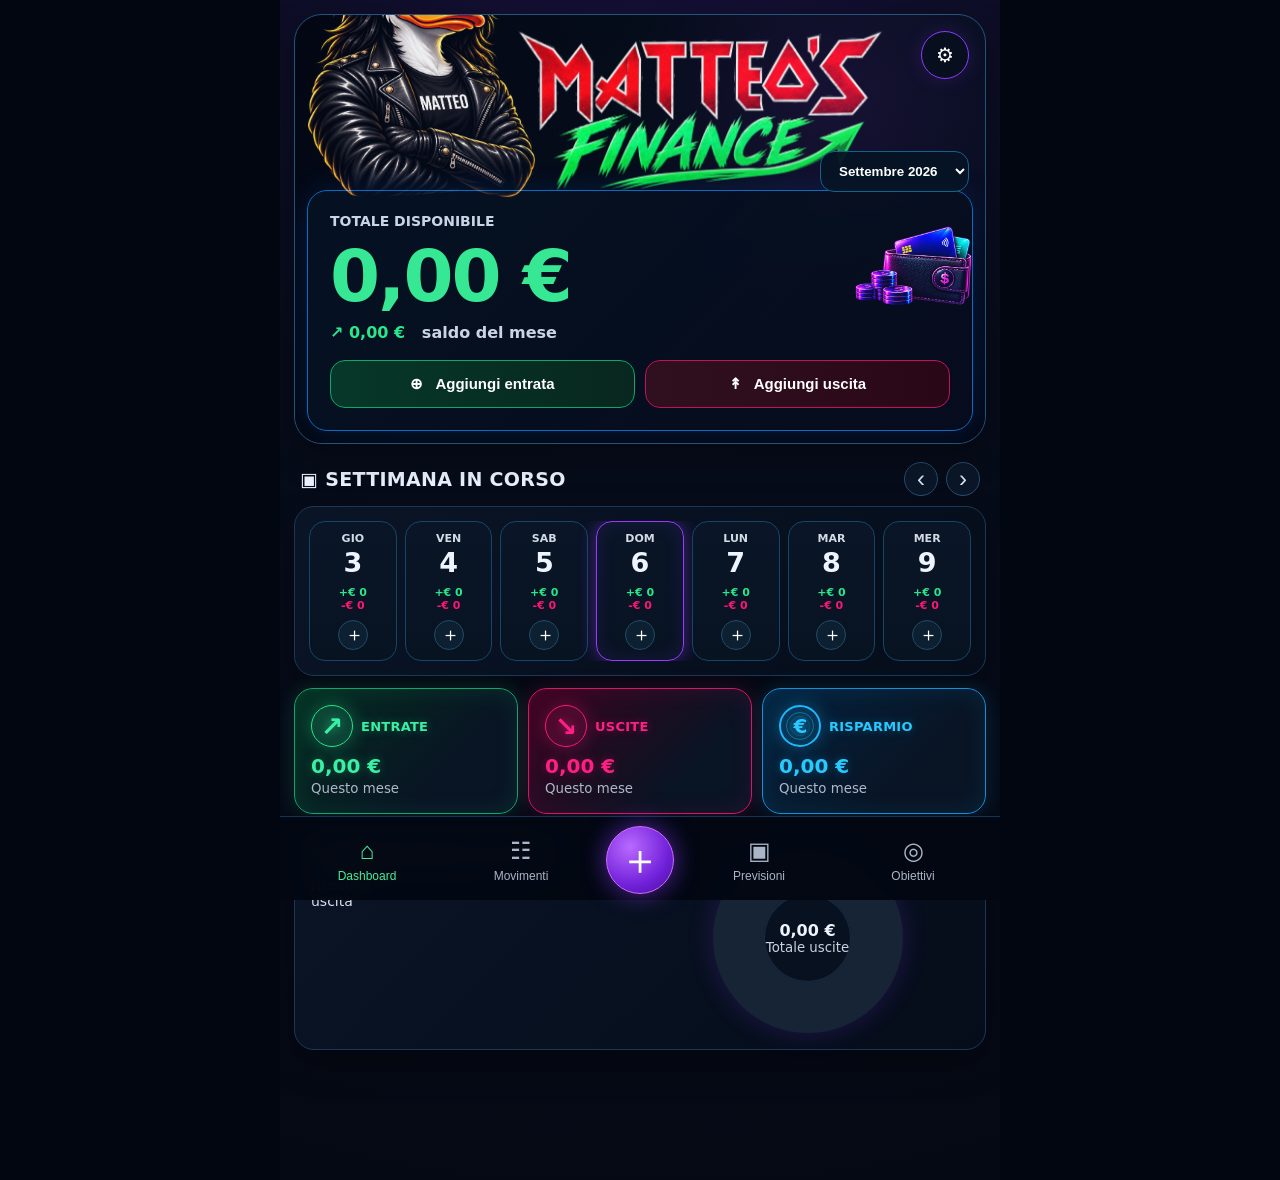
==== index.html @ d4fbc472 "Add files via upload" ====
<!doctype html>
<html lang="it">
<head>
  <meta charset="utf-8" />
  <meta name="viewport" content="width=device-width, initial-scale=1, viewport-fit=cover" />
  <meta name="theme-color" content="#050b18" />
  <title>Matteo's Finance</title>
  <link rel="manifest" href="manifest.webmanifest" />
  <link rel="icon" type="image/png" sizes="32x32" href="icons/favicon-32.png" />
  <link rel="apple-touch-icon" sizes="180x180" href="apple-touch-icon.png" />
  <link rel="stylesheet" href="styles.css" />
</head>
<body>
  <div class="app-shell">
    <main id="app" class="app"></main>
    <nav class="bottom-nav" aria-label="Navigazione principale">
      <button data-nav="dashboard" class="nav-item active"><span>⌂</span><small>Dashboard</small></button>
      <button data-nav="movements" class="nav-item"><span>☷</span><small>Movimenti</small></button>
      <button id="quickAdd" class="quick-add" aria-label="Aggiungi movimento">＋</button>
      <button data-nav="forecasts" class="nav-item"><span>▣</span><small>Previsioni</small></button>
      <button data-nav="goals" class="nav-item"><span>◎</span><small>Obiettivi</small></button>
    </nav>
  </div>

  <div id="modalRoot"></div>
  <script src="app.js"></script>
</body>
</html>
---- styles.css ----
:root{
  --bg:#050b18;--panel:#091425;--panel2:#0b1629;--line:#183858;--text:#edf4ff;--muted:#aeb8ca;
  --green:#29e88b;--pink:#ff1675;--blue:#18b9ff;--purple:#8c39ff;--yellow:#ffd34f;--danger:#ff5267;
  --shadow:0 14px 34px rgba(0,0,0,.32);--radius:22px;--font:Inter,ui-sans-serif,system-ui,-apple-system,BlinkMacSystemFont,"Segoe UI",sans-serif;
}
*{box-sizing:border-box} html,body{margin:0;background:#020611;color:var(--text);font-family:var(--font)}
body{min-height:100vh}.app-shell{max-width:720px;margin:auto;min-height:100vh;background:radial-gradient(circle at 50% -10%,#17103b 0,#070c1a 44%,#050914 100%);padding-bottom:96px;overflow:hidden}
.app{padding:14px 14px 34px}.page{display:none;animation:fade .2s ease}.page.active{display:block}@keyframes fade{from{opacity:.3;transform:translateY(5px)}to{opacity:1;transform:none}}
/* Header definitivo: ordinato, senza slogan e senza elementi sovrapposti */
.hero{position:relative;min-height:430px;border:1px solid #22557d;border-radius:28px;overflow:hidden;background:radial-gradient(circle at 78% 22%,rgba(92,30,150,.22),transparent 32%),linear-gradient(135deg,#030817 0%,#07101f 58%,#090d25 100%);box-shadow:var(--shadow)}
.hero::before{content:"";position:absolute;inset:0;background:linear-gradient(180deg,rgba(0,0,0,.03),rgba(1,6,15,.15) 35%,rgba(2,6,15,.72));pointer-events:none}
.hero::after{content:"";position:absolute;left:0;right:0;top:0;height:205px;background:linear-gradient(90deg,rgba(0,0,0,.12),transparent 62%);pointer-events:none}
.duck-art{position:absolute;left:-4%;top:-10px;width:44%;max-height:245px;object-fit:cover;object-position:left top;mix-blend-mode:screen;opacity:.98;z-index:1}
.brand{position:absolute;left:38%;top:28px;z-index:3;line-height:.78;text-transform:uppercase;letter-spacing:-1px;transform:skew(-5deg);filter:drop-shadow(0 0 14px rgba(0,0,0,.6))}
.brand .matteo{display:block;font-size:clamp(25px,7vw,48px);font-weight:950;color:#eef4ff;letter-spacing:-2px;text-shadow:3px 3px 0 #10151f,0 0 14px rgba(255,255,255,.18)}
.brand .finance{display:block;font-size:clamp(42px,11vw,72px);font-weight:950;color:#2cf08b;font-style:italic;letter-spacing:-4px;text-shadow:2px 3px 0 #0c5b3d,0 0 24px rgba(41,232,139,.32)}
.hero-actions{position:absolute;right:18px;top:16px;z-index:5;display:flex;gap:10px}.icon-btn{width:48px;height:48px;border-radius:50%;border:1px solid #8c39ff;background:#07101ee8;color:white;font-size:20px;cursor:pointer;box-shadow:0 0 20px rgba(140,57,255,.18)}
.month-select{position:absolute;right:18px;top:90px;z-index:5;border:1px solid #16618b;background:#071525f2;color:#fff;padding:11px 14px;border-radius:14px;font-weight:800;max-width:180px}
.wallet-art{position:absolute;right:-7%;top:120px;width:50%;height:190px;object-fit:cover;object-position:right top;opacity:.72;mix-blend-mode:screen;z-index:1}
.balance-card{position:absolute;left:12px;right:12px;bottom:12px;z-index:4;padding:22px;border:1px solid #0e6bc2;border-radius:20px;background:linear-gradient(135deg,rgba(5,18,35,.96),rgba(7,13,30,.9));box-shadow:0 0 28px rgba(0,114,255,.16);backdrop-filter:blur(5px)}
.balance-label{font-size:14px;font-weight:800;color:#cbd4e4}.balance-value{font-size:clamp(44px,13vw,72px);font-weight:900;color:#36e793;letter-spacing:-2px;margin:5px 0}.balance-delta{font-weight:700;color:#cbd4e4}.positive{color:var(--green)}.negative{color:var(--pink)}
.balance-buttons{display:grid;grid-template-columns:1fr 1fr;gap:10px;margin-top:18px}.big-btn,.primary-btn,.secondary-btn,.danger-btn{border:1px solid #25405d;border-radius:15px;padding:14px 16px;font-weight:800;color:#fff;background:#101c2f;cursor:pointer;font-size:15px}.big-btn.income{border-color:#0ca86a;background:linear-gradient(90deg,#063829,#08271f)}.big-btn.expense{border-color:#bc135a;background:linear-gradient(90deg,#30101f,#2a0716)}.primary-btn{background:linear-gradient(135deg,#9b39ff,#5d1fe0);border-color:#a95cff}.danger-btn{background:#34121c;border-color:#9b2646}.secondary-btn{background:#101b2b}
.section{margin-top:14px}.section-title{display:flex;align-items:center;justify-content:space-between;margin:18px 6px 10px;font-size:19px;font-weight:900;letter-spacing:.3px}.panel{background:linear-gradient(135deg,rgba(10,21,39,.96),rgba(5,13,26,.94));border:1px solid #193858;border-radius:20px;box-shadow:var(--shadow)}
.week-panel{padding:14px}.week-grid{display:grid;grid-template-columns:repeat(7,1fr);gap:8px}.day-card{min-height:132px;border:1px solid #174567;border-radius:16px;padding:10px 5px;text-align:center;background:linear-gradient(180deg,#0a1527,#081322)}.day-card.today{border-color:#9b39ff;box-shadow:0 0 18px rgba(140,57,255,.45),inset 0 0 20px rgba(140,57,255,.12)}.day-name{font-size:11px;font-weight:800;color:#d3dae5}.day-num{font-size:27px;font-weight:900;margin:2px 0 8px}.day-in,.day-out{font-size:11px;font-weight:800;white-space:nowrap}.day-plus{margin-top:8px;border:1px solid #214b68;background:#0d2031;color:#fff;border-radius:50%;width:30px;height:30px;font-size:19px;cursor:pointer}
.stats-grid{display:grid;grid-template-columns:repeat(3,1fr);gap:10px;margin-top:12px}.stat-card{padding:16px;border-radius:19px;border:1px solid;background:#091424}.stat-card.green{border-color:#0fa66e;box-shadow:inset 0 0 24px rgba(41,232,139,.08)}.stat-card.pink{border-color:#b90e57;box-shadow:inset 0 0 24px rgba(255,22,117,.08)}.stat-card.blue{border-color:#1479c6;box-shadow:inset 0 0 24px rgba(24,185,255,.08)}.stat-card b{display:block;font-size:13px}.stat-card strong{display:block;font-size:20px;margin-top:7px}.stat-card small{color:var(--muted)}
.chart-panel{display:grid;grid-template-columns:1fr 1fr;gap:12px;padding:16px;margin-top:12px}.legend{list-style:none;padding:0;margin:0}.legend li{display:grid;grid-template-columns:12px 1fr auto auto;gap:8px;align-items:center;padding:4px 0;color:#d8dfeb;font-size:14px}.dot{width:10px;height:10px;border-radius:50%}.donut{width:190px;height:190px;border-radius:50%;margin:auto;background:conic-gradient(#7a21ff 0 40%,#ff1675 40% 60%,#159fff 60% 75%,#29e88b 75% 90%,#ffd34f 90% 100%);position:relative;box-shadow:0 0 26px rgba(140,57,255,.2)}.donut:after{content:"";position:absolute;inset:27%;background:#08111f;border-radius:50%;box-shadow:inset 0 0 0 1px #172b43}.donut-center{position:absolute;inset:0;z-index:2;display:flex;flex-direction:column;justify-content:center;align-items:center;text-align:center;font-weight:900}.donut-center small{color:#c9d2e0;font-weight:500}
.bottom-nav{position:fixed;left:50%;bottom:0;transform:translateX(-50%);width:min(720px,100%);height:84px;padding:9px 10px calc(9px + env(safe-area-inset-bottom));display:grid;grid-template-columns:1fr 1fr 84px 1fr 1fr;align-items:center;background:rgba(3,8,18,.95);backdrop-filter:blur(18px);border-top:1px solid #173553;z-index:20}.nav-item{height:62px;border:0;background:transparent;color:#aab5c7;display:flex;flex-direction:column;gap:4px;align-items:center;justify-content:center;cursor:pointer;font-size:24px}.nav-item small{font-size:12px}.nav-item.active{color:#47ee9a}.quick-add{width:68px;height:68px;border-radius:50%;border:1px solid #d36cff;background:radial-gradient(circle at 35% 30%,#b969ff,#7020d8 62%,#451196);color:white;font-size:42px;line-height:1;box-shadow:0 0 24px rgba(140,57,255,.6);cursor:pointer;margin:auto}
.page-head{display:flex;justify-content:space-between;align-items:center;margin:8px 0 18px}.page-head h1{margin:0;font-size:30px}
.month-control{display:flex;align-items:center;gap:10px;justify-content:center;margin:14px 0}.month-control button{border:1px solid #20415f;background:#0a1526;color:white;width:44px;height:44px;border-radius:50%;font-size:22px;cursor:pointer}.month-control select{flex:1;max-width:320px;background:#0b1628;border:1px solid #31516e;color:white;border-radius:14px;padding:12px;font-weight:800;text-align:center}
.forecast-card{padding:16px}.forecast-row{display:flex;justify-content:space-between;padding:11px 0;border-bottom:1px solid #152a42}.forecast-row:last-child{border-bottom:0}.forecast-note{margin-top:12px;padding:12px;border:1px solid #174f85;background:#08192e;border-radius:12px;color:#c7d8ef;font-size:13px}.events-list{display:grid;gap:10px}.event-row,.movement-row{padding:14px;border:1px solid #193a58;border-radius:16px;background:#081424;display:grid;grid-template-columns:54px 1fr auto;gap:12px;align-items:center}.event-icon{width:48px;height:48px;border-radius:14px;display:grid;place-items:center;background:#10253a;font-size:23px}.event-meta b{display:block}.event-meta small{color:var(--muted)}.event-actions{display:flex;gap:8px}.mini-btn{border:0;background:#102036;color:#d7e1ee;border-radius:9px;padding:8px;cursor:pointer}.mini-btn.delete{color:#ff5c78}
.bar-chart{height:220px;padding:20px;display:flex;align-items:flex-end;gap:14px;border-top:1px solid #172c46;margin-top:12px}.bar{flex:1;min-height:20px;border-radius:8px 8px 2px 2px;background:linear-gradient(180deg,#38e4aa,#176f69);position:relative}.bar span{position:absolute;bottom:-25px;left:50%;transform:translateX(-50%);font-size:11px;color:#aeb8ca}
.goal-tabs{display:flex;gap:8px;margin-bottom:12px}.goal-tabs button{flex:1;border:1px solid #193b58;background:#0a1627;color:#b8c2d0;padding:11px;border-radius:12px;cursor:pointer}.goal-tabs .active{color:white;background:#11243a}.goals-list{display:grid;gap:12px}.goal-card{padding:15px;border:1px solid #214d71;border-radius:18px;background:linear-gradient(135deg,#081725,#071221)}.goal-top{display:flex;justify-content:space-between;gap:10px}.goal-card h3{margin:0 0 4px}.goal-card p{margin:0;color:var(--muted);font-size:13px}.status{padding:7px 10px;border-radius:999px;font-size:11px;font-weight:900;height:max-content}.status.good{background:#123c28;color:#62f5a7}.status.watch{background:#4b3b10;color:#ffe170}.status.bad{background:#4c1722;color:#ff8192}.progress{height:9px;background:#172435;border-radius:999px;margin:14px 0 7px;overflow:hidden}.progress i{display:block;height:100%;border-radius:999px;background:linear-gradient(90deg,#27e28b,#8bff7a)}.goal-foot{display:flex;justify-content:space-between;color:#b9c5d3;font-size:13px}
.filters{display:flex;gap:8px;overflow:auto;margin-bottom:12px}.filter-btn{white-space:nowrap;border:1px solid #1b3956;background:#091626;color:#c8d3df;padding:9px 12px;border-radius:999px;cursor:pointer}.filter-btn.active{border-color:#39d995;color:#39d995}.movement-list{display:grid;gap:9px}.movement-amount{font-weight:900}.empty{padding:32px 16px;text-align:center;color:#a9b6c7;border:1px dashed #25445e;border-radius:18px}
.modal-backdrop{position:fixed;inset:0;background:rgba(0,0,0,.65);z-index:50;display:grid;align-items:end}.modal{width:min(720px,100%);max-height:92vh;overflow:auto;background:linear-gradient(180deg,#0c1729,#070d18);border:1px solid #244664;border-radius:26px 26px 0 0;padding:18px;box-shadow:0 -20px 50px rgba(0,0,0,.45)}.modal-head{display:flex;justify-content:space-between;align-items:center}.modal-head h2{margin:0}.close-btn{border:0;background:transparent;color:#dbe6f5;font-size:28px;cursor:pointer}.form-grid{display:grid;gap:12px;margin-top:16px}.form-grid.two{grid-template-columns:1fr 1fr}.field label{display:block;margin-bottom:6px;font-size:13px;font-weight:800;color:#cbd5e1}.field input,.field select,.field textarea{width:100%;background:#0b1728;border:1px solid #2a4661;border-radius:12px;color:white;padding:13px;font:inherit}.field textarea{min-height:74px}.type-switch,.priority-switch{display:grid;grid-template-columns:1fr 1fr;gap:8px}.priority-switch{grid-template-columns:repeat(3,1fr)}.type-switch button,.priority-switch button{padding:13px;border-radius:12px;border:1px solid #2a4661;background:#0b1728;color:#cbd5e1;cursor:pointer;font-weight:800}.type-switch .income.active{border-color:#21d783;color:#6ff7ae;background:#0d2b20}.type-switch .expense.active{border-color:#d61a68;color:#ff8ab5;background:#35101e}.priority-switch button.active{border-color:#a06cff;background:#2a1645;color:white}.modal-actions{display:flex;gap:10px;margin-top:18px}.modal-actions button{flex:1}.analysis-box{padding:14px;border:1px solid #1f4461;border-radius:14px;background:#091727}.analysis-box.good{border-color:#258452;background:#0d2d1f}.analysis-box.watch{border-color:#9b7b25;background:#2d2710}.analysis-box.bad{border-color:#8b3144;background:#32131b}
@media(max-width:520px){.hero{min-height:390px}.brand{left:39%;top:26px}.brand .matteo{font-size:29px}.brand .finance{font-size:46px}.duck-art{width:49%;max-height:235px}.wallet-art{top:128px;width:56%;height:170px;opacity:.62}.month-select{top:94px;right:14px;font-size:12px;max-width:150px}.hero-actions{right:14px;top:14px}.balance-card{padding:16px}.balance-value{font-size:50px}.week-grid{gap:5px}.day-card{min-height:114px;padding:8px 2px}.day-name{font-size:9px}.day-num{font-size:24px}.day-in,.day-out{font-size:9px}.stats-grid{grid-template-columns:1fr}.chart-panel{grid-template-columns:1fr}.donut{width:210px;height:210px}.form-grid.two{grid-template-columns:1fr}.bottom-nav{height:78px;grid-template-columns:1fr 1fr 68px 1fr 1fr}.quick-add{width:62px;height:62px}.nav-item{font-size:20px}.balance-buttons{grid-template-columns:1fr 1fr}.big-btn{padding:13px 8px;font-size:14px}}

/* Rifiniture V2 - header ordinata e impostazioni */
.hero{overflow:hidden}
.duck-art{object-fit:contain;object-position:left bottom;z-index:1}
.brand{z-index:3;pointer-events:none}
.hero-actions{z-index:5}
.month-select{z-index:5}
.wallet-art{z-index:2}
.balance-card{z-index:4}
.goal-card{display:grid;grid-template-columns:86px 1fr;gap:14px;align-items:center}.goal-visual{height:86px;border:1px solid #284b68;border-radius:22px;display:grid;place-items:center;font-size:44px;background:radial-gradient(circle at 35% 30%,rgba(89,235,177,.18),rgba(20,30,50,.7));box-shadow:inset 0 0 28px rgba(98,80,255,.12)}.goal-content{min-width:0}
.settings-section{padding:15px;margin-top:14px;border:1px solid #1f4461;border-radius:16px;background:#091727}.settings-section h3{margin:0 0 6px}.settings-section p{margin:0 0 12px;color:#aebdce;font-size:13px}.settings-row,.settings-actions{display:grid;grid-template-columns:1fr auto;gap:10px}.settings-row input{width:100%;background:#0b1728;border:1px solid #2a4661;border-radius:12px;color:white;padding:13px;font:inherit}.settings-actions{grid-template-columns:1fr 1fr}
@media(max-width:520px){.hero{min-height:440px}.duck-art{left:0!important;top:8px!important;width:50%!important;height:230px!important;max-height:none!important;opacity:.95}.brand{left:44%!important;top:30px!important;width:52%;text-align:center}.brand .matteo{font-size:27px!important}.brand .finance{font-size:42px!important}.hero-actions{right:14px!important;top:14px!important}.month-select{top:135px!important;right:14px!important}.wallet-art{top:150px!important;right:0!important;width:44%!important;height:130px!important;opacity:.48}.balance-card{left:14px!important;right:14px!important;bottom:16px!important;width:auto!important}.goal-card{grid-template-columns:72px 1fr}.goal-visual{height:72px;font-size:36px}.settings-row{grid-template-columns:1fr}.settings-actions{grid-template-columns:1fr 1fr}}


/* V2 aggiornamento finale: header pulita e icona obiettivo armonizzata */
.wallet-art{display:none!important}
.hero{min-height:430px}
.duck-art{left:0!important;top:10px!important;width:42%!important;height:220px!important;max-height:none!important;object-fit:contain!important;object-position:left top!important;opacity:.98!important}
.brand{left:41%!important;top:28px!important;width:42%;text-align:center!important}
.hero-actions{right:16px!important;top:16px!important}
.month-select{right:16px!important;top:132px!important}
.goal-card{display:block!important;padding:18px!important}
.goal-top{align-items:flex-start!important}
.goal-side{display:flex;flex-direction:column;align-items:flex-end;gap:12px;min-width:96px}
.goal-visual{width:78px;height:78px;border-radius:20px;font-size:38px;flex:none}
.goal-actions{margin-top:12px;display:flex;gap:8px}
@media(max-width:520px){.hero{min-height:440px!important}.duck-art{width:42%!important;height:220px!important;top:12px!important}.brand{left:42%!important;top:32px!important;width:42%!important}.brand .matteo{font-size:25px!important}.brand .finance{font-size:39px!important}.month-select{top:138px!important;right:14px!important}.goal-card{padding:16px!important}.goal-side{min-width:86px;gap:10px}.goal-visual{width:72px;height:72px;font-size:35px}.status{font-size:10px;padding:7px 9px}.goal-card h3{font-size:25px;line-height:1.08}.goal-card p{font-size:12px;line-height:1.35}.goal-top{gap:8px}.goal-actions{gap:8px}}

/* Ritocchi richiesti: navigazione settimana e maggiore respiro tra i riquadri */
.week-title{gap:12px}
.week-nav{display:flex;gap:8px;align-items:center}
.week-nav button{width:34px;height:34px;border:1px solid #254d70;border-radius:50%;background:#0b1728;color:#d7e6f7;font-size:24px;line-height:1;cursor:pointer}
.week-nav button:active{transform:scale(.95)}
.goals-list{gap:18px;margin-top:18px}
.goal-tabs{margin:18px 0}
.settings-section{margin-top:22px}
.settings-section + .settings-section{margin-top:24px}
.modal-head + .settings-section{margin-top:20px}
@media(max-width:520px){
  .week-nav{gap:6px}
  .week-nav button{width:30px;height:30px;font-size:21px}
  .goals-list{gap:20px;margin-top:20px}
  .goal-tabs{margin:20px 0}
  .settings-section{margin-top:24px}
}


/* Modifiche chirurgiche successive: solo spazi impostazioni, singola immagine obiettivo e slide settimana */
.settings-section{
  padding:22px 18px;
  display:grid;
  gap:16px;
}
.settings-section > h3,
.settings-section > p,
.settings-section > .field,
.settings-section > .settings-row,
.settings-section > .settings-actions,
.settings-section > button{
  margin:0;
}
.settings-section .field label{margin-bottom:8px}
.settings-row{gap:14px}
.settings-actions{gap:14px}

.goal-visual{
  display:flex!important;
  align-items:center!important;
  justify-content:center!important;
  text-align:center!important;
  line-height:1!important;
  overflow:hidden;
}

.week-grid{will-change:transform,opacity}
.week-slide-next{animation:weekSlideNext .62s cubic-bezier(.22,.8,.22,1) both}
.week-slide-prev{animation:weekSlidePrev .62s cubic-bezier(.22,.8,.22,1) both}
.week-slide-next .day-card,.week-slide-prev .day-card{animation:weekCardSettle .62s cubic-bezier(.22,.8,.22,1) both}
.week-slide-next .day-card:nth-child(1),.week-slide-prev .day-card:nth-child(7){animation-delay:0ms}
.week-slide-next .day-card:nth-child(2),.week-slide-prev .day-card:nth-child(6){animation-delay:25ms}
.week-slide-next .day-card:nth-child(3),.week-slide-prev .day-card:nth-child(5){animation-delay:50ms}
.week-slide-next .day-card:nth-child(4),.week-slide-prev .day-card:nth-child(4){animation-delay:75ms}
.week-slide-next .day-card:nth-child(5),.week-slide-prev .day-card:nth-child(3){animation-delay:100ms}
.week-slide-next .day-card:nth-child(6),.week-slide-prev .day-card:nth-child(2){animation-delay:125ms}
.week-slide-next .day-card:nth-child(7),.week-slide-prev .day-card:nth-child(1){animation-delay:150ms}
@keyframes weekSlideNext{
  from{transform:translateX(34px) rotateY(-4deg);opacity:.35}
  55%{opacity:1}
  to{transform:translateX(0) rotateY(0);opacity:1}
}
@keyframes weekSlidePrev{
  from{transform:translateX(-34px) rotateY(4deg);opacity:.35}
  55%{opacity:1}
  to{transform:translateX(0) rotateY(0);opacity:1}
}
@keyframes weekCardSettle{
  from{transform:translateY(5px) scale(.985)}
  to{transform:translateY(0) scale(1)}
}
@media(max-width:520px){
  .settings-section{padding:20px 16px;gap:16px}
  .settings-row,.settings-actions{gap:12px}
}


/* MODIFICHE 3 — esclusivamente categorie, scorrimento settimana, header dashboard e colori statistiche */
.dashboard-logo{position:absolute;left:35%;top:18px;width:42%;max-width:430px;height:170px;object-fit:contain;object-position:left center;z-index:3;pointer-events:none}
.hero .brand{display:none!important}
.hero .duck-art{left:10px!important;top:12px!important;width:34%!important;height:215px!important;object-fit:contain!important;object-position:left bottom!important;z-index:2}
.hero-actions{right:16px!important;top:14px!important;display:flex;gap:12px}
.month-select{right:16px!important;top:136px!important}
@media(max-width:520px){
  .hero .duck-art{left:8px!important;top:12px!important;width:34%!important;height:205px!important}
  .dashboard-logo{left:34%!important;top:20px!important;width:42%!important;height:155px!important}
  .hero-actions{right:14px!important;top:14px!important;gap:8px}
  .month-select{right:14px!important;top:138px!important}
}

.week-panel{overflow:hidden}
.week-viewport{overflow:hidden;width:100%}
.week-track{display:flex;width:200%;will-change:transform;transform:translateX(0)}
.week-pane{flex:0 0 50%;min-width:50%;padding:0}
.week-pane .week-grid{width:100%;padding:0}
.week-transition-next{animation:weekTrackNext .74s cubic-bezier(.18,.82,.24,1) both}
.week-transition-prev{transform:translateX(-50%);animation:weekTrackPrev .74s cubic-bezier(.18,.82,.24,1) both}
@keyframes weekTrackNext{from{transform:translateX(0)}to{transform:translateX(-50%)}}
@keyframes weekTrackPrev{from{transform:translateX(-50%)}to{transform:translateX(0)}}

.stat-card{position:relative;overflow:hidden}
.stat-card b{display:flex;align-items:center;gap:8px;letter-spacing:.02em}
.stat-icon{display:inline-grid;place-items:center;width:42px;height:42px;border-radius:50%;font-size:27px;font-weight:900;line-height:1}
.stat-card.green b,.stat-card.green strong{color:#39f0a5;text-shadow:0 0 10px rgba(41,232,139,.35)}
.stat-card.green .stat-icon{color:#39f0a5;border:1px solid #1eea91;background:radial-gradient(circle,rgba(57,240,165,.26),rgba(9,20,36,.15));box-shadow:0 0 18px rgba(41,232,139,.35),inset 0 0 14px rgba(41,232,139,.18)}
.stat-card.green{border-color:#0fa66e;background:linear-gradient(135deg,rgba(5,48,34,.92),#091424 70%);box-shadow:0 0 20px rgba(41,232,139,.16),inset 0 0 24px rgba(41,232,139,.10)}
.stat-card.pink b,.stat-card.pink strong{color:#ff1f84;text-shadow:0 0 10px rgba(255,22,117,.35)}
.stat-card.pink .stat-icon{color:#ff1f84;border:1px solid #ff1675;background:radial-gradient(circle,rgba(255,22,117,.25),rgba(9,20,36,.15));box-shadow:0 0 18px rgba(255,22,117,.35),inset 0 0 14px rgba(255,22,117,.18)}
.stat-card.pink{border-color:#d51568;background:linear-gradient(135deg,rgba(62,5,33,.92),#091424 70%);box-shadow:0 0 20px rgba(255,22,117,.16),inset 0 0 24px rgba(255,22,117,.10)}
.stat-card.blue b,.stat-card.blue strong{color:#28c9ff;text-shadow:0 0 10px rgba(24,185,255,.35)}
.stat-card.blue .stat-icon{color:#28c9ff;border:1px solid #18b9ff;background:radial-gradient(circle,rgba(24,185,255,.25),rgba(9,20,36,.15));box-shadow:0 0 18px rgba(24,185,255,.35),inset 0 0 14px rgba(24,185,255,.18)}
.stat-card.blue{border-color:#168fd9;background:linear-gradient(135deg,rgba(5,37,66,.92),#091424 70%);box-shadow:0 0 20px rgba(24,185,255,.16),inset 0 0 24px rgba(24,185,255,.10)}


/* MODIFICHE 4 — esclusivamente header, eventi futuri e icona risparmio */
/* Header: mascotte a sinistra, logo ben leggibile al centro, icone sempre libere a destra. */
.hero .duck-art{
  left:10px!important;
  top:14px!important;
  width:29%!important;
  height:210px!important;
  object-fit:contain!important;
  object-position:left bottom!important;
  z-index:2;
}
.dashboard-logo{
  left:29%!important;
  right:128px!important;
  top:14px!important;
  width:auto!important;
  max-width:none!important;
  height:166px!important;
  object-fit:contain!important;
  object-position:center center!important;
  z-index:3;
}
.hero-actions{
  right:16px!important;
  top:16px!important;
  gap:12px!important;
  z-index:6!important;
}
.month-select{z-index:6!important}
@media(max-width:520px){
  .hero .duck-art{
    left:8px!important;
    top:16px!important;
    width:28%!important;
    height:194px!important;
  }
  .dashboard-logo{
    left:27%!important;
    right:118px!important;
    top:18px!important;
    height:148px!important;
  }
  .hero-actions{right:14px!important;top:14px!important;gap:8px!important}
}

/* Eventi futuri: icona e titolo seguono lo stesso tono neon della cifra. */
.event-row.event-income .event-icon,
.event-row.event-income .event-meta b{
  color:#39f0a5;
  text-shadow:0 0 10px rgba(41,232,139,.42),0 0 20px rgba(41,232,139,.16);
}
.event-row.event-income .event-icon{
  border:1px solid rgba(57,240,165,.52);
  background:radial-gradient(circle,rgba(57,240,165,.22),rgba(16,37,58,.72));
  box-shadow:0 0 18px rgba(41,232,139,.20),inset 0 0 16px rgba(41,232,139,.10);
}
.event-row.event-expense .event-icon,
.event-row.event-expense .event-meta b{
  color:#ff1f84;
  text-shadow:0 0 10px rgba(255,22,117,.42),0 0 20px rgba(255,22,117,.16);
}
.event-row.event-expense .event-icon{
  border:1px solid rgba(255,31,132,.52);
  background:radial-gradient(circle,rgba(255,22,117,.22),rgba(16,37,58,.72));
  box-shadow:0 0 18px rgba(255,22,117,.20),inset 0 0 16px rgba(255,22,117,.10);
}
.event-row .event-meta b{font-weight:800}

/* Moneta del risparmio: resta rigorosamente nel blu neon già approvato. */
.stat-card.blue .stat-icon.coin-icon{
  position:relative;
  font-size:20px;
  font-weight:900;
  border-radius:50%;
  border-width:2px;
  letter-spacing:-.04em;
}
.stat-card.blue .stat-icon.coin-icon::before,
.stat-card.blue .stat-icon.coin-icon::after{
  content:"";
  position:absolute;
  inset:5px;
  border-radius:50%;
  border:1px solid rgba(40,201,255,.38);
  pointer-events:none;
}
.stat-card.blue .stat-icon.coin-icon::after{inset:9px;border-color:rgba(40,201,255,.16)}


/* MODIFICHE 5 — esclusivamente asset dell'header e portafoglio accanto al totale disponibile. */
.balance-label-row{
  display:flex;
  align-items:center;
  justify-content:space-between;
  gap:14px;
}
.balance-label-row .balance-label{margin:0}
.balance-wallet{
  width:72px;
  height:54px;
  object-fit:contain;
  object-position:right center;
  flex:0 0 auto;
  pointer-events:none;
}
@media(max-width:520px){
  .balance-label-row{gap:10px}
  .balance-wallet{width:62px;height:48px}
}


/* MODIFICHE 6 — esclusivamente proporzioni header, wallet accanto alla cifra e scorrimento settimana più morbido. */
/* Header: logo più raccolto, mascotte più presente e icone sempre ben separate. */
.hero .duck-art{
  left:8px!important;
  top:12px!important;
  width:33%!important;
  height:224px!important;
  object-fit:contain!important;
  object-position:left bottom!important;
}
.dashboard-logo{
  left:34%!important;
  right:128px!important;
  top:24px!important;
  height:136px!important;
  width:auto!important;
  object-fit:contain!important;
  object-position:center center!important;
}
.hero-actions{
  right:14px!important;
  top:14px!important;
  gap:10px!important;
}
@media(max-width:520px){
  .hero .duck-art{
    left:8px!important;
    top:14px!important;
    width:33%!important;
    height:218px!important;
  }
  .dashboard-logo{
    left:34%!important;
    right:124px!important;
    top:24px!important;
    height:132px!important;
  }
  .hero-actions{right:14px!important;top:14px!important;gap:8px!important}
}

/* Wallet: affiancato direttamente alla cifra del totale disponibile. */
.balance-label-row{justify-content:flex-start}
.balance-value-row{
  display:flex;
  align-items:center;
  gap:12px;
  min-width:0;
}
.balance-value-row .balance-value{margin:5px 0;min-width:0}
.balance-value-row .balance-wallet{
  width:74px;
  height:54px;
  object-fit:contain;
  object-position:center;
  flex:0 0 auto;
}
@media(max-width:520px){
  .balance-value-row{gap:10px}
  .balance-value-row .balance-wallet{width:66px;height:50px}
}

/* Settimana: niente micro-scatti dell'intera pagina, solo uno slide continuo e morbido. */
.page.dashboard-page,.page.week-changing{animation:none!important}
.week-nav button:active{transform:none}
.week-viewport{
  isolation:isolate;
  overflow:hidden;
  transform:translateZ(0);
}
.week-track{
  backface-visibility:hidden;
  transform:translate3d(0,0,0);
  will-change:transform;
}
.week-transition-next{animation:weekTrackNextSmooth 1.05s cubic-bezier(.16,1,.3,1) both}
.week-transition-prev{transform:translate3d(-50%,0,0);animation:weekTrackPrevSmooth 1.05s cubic-bezier(.16,1,.3,1) both}
@keyframes weekTrackNextSmooth{from{transform:translate3d(0,0,0)}to{transform:translate3d(-50%,0,0)}}
@keyframes weekTrackPrevSmooth{from{transform:translate3d(-50%,0,0)}to{transform:translate3d(0,0,0)}}


/* MODIFICHE 8 — esclusivamente proporzioni finali approvate di mascotte e logo. */
.hero .duck-art{
  left:6px!important;
  top:6px!important;
  width:29%!important;
  height:210px!important;
  object-fit:contain!important;
  object-position:left top!important;
}
.dashboard-logo{
  left:25%!important;
  right:118px!important;
  top:12px!important;
  height:158px!important;
  width:auto!important;
  object-fit:contain!important;
  object-position:center center!important;
}
.hero-actions{
  right:14px!important;
  top:14px!important;
  gap:10px!important;
}
@media(max-width:520px){
  .hero .duck-art{
    left:6px!important;
    top:6px!important;
    width:29%!important;
    height:202px!important;
  }
  .dashboard-logo{
    left:24%!important;
    right:112px!important;
    top:12px!important;
    height:152px!important;
  }
  .hero-actions{right:14px!important;top:14px!important;gap:8px!important}
}

/* MODIFICHE 9 — esclusivamente asset PNG corretti, header approvato e rimozione campanella. */
.hero .duck-art{
  left:4px!important;
  top:8px!important;
  width:30%!important;
  height:238px!important;
  object-fit:contain!important;
  object-position:left bottom!important;
  z-index:5!important;
  pointer-events:none!important;
}
.dashboard-logo{
  left:25%!important;
  right:98px!important;
  top:12px!important;
  height:168px!important;
  width:auto!important;
  object-fit:contain!important;
  object-position:center center!important;
  mix-blend-mode:screen;
}
.hero-actions{
  right:16px!important;
  top:16px!important;
  gap:0!important;
}
.balance-value-row .balance-wallet{
  width:78px!important;
  height:58px!important;
  mix-blend-mode:screen;
}
@media(max-width:520px){
  .hero .duck-art{
    left:4px!important;
    top:8px!important;
    width:30%!important;
    height:232px!important;
  }
  .dashboard-logo{
    left:25%!important;
    right:92px!important;
    top:12px!important;
    height:162px!important;
  }
  .hero-actions{right:14px!important;top:14px!important;gap:0!important}
  .balance-value-row .balance-wallet{width:72px!important;height:54px!important}
}


/* MODIFICHE 11 — esclusivamente posizione mascotte, proporzioni logo e dimensioni wallet. */
/* Mascotte: sollevata fino al bordo superiore del riquadro Totale disponibile. */
.hero .duck-art{
  top:-54px!important;
}
/* Logo: più piccolo e centrato all'interno dell'header. */
.dashboard-logo{
  left:30%!important;
  right:auto!important;
  top:18px!important;
  width:42%!important;
  height:138px!important;
  object-fit:contain!important;
  object-position:center center!important;
}
/* Wallet: +50% rispetto alle dimensioni di MODIFICHE 10. */
.balance-value-row .balance-wallet{
  width:117px!important;
  height:87px!important;
}
@media(max-width:520px){
  .hero .duck-art{top:-50px!important}
  .dashboard-logo{
    left:30%!important;
    top:18px!important;
    width:42%!important;
    height:134px!important;
  }
  .balance-value-row .balance-wallet{
    width:108px!important;
    height:81px!important;
  }
}

/* MODIFICHE 12 — esclusivamente proporzioni mascotte/logo e posizione wallet. */
/* Mascotte: +20%, mantenendo il bordo inferiore allineato al bordo superiore del riquadro Totale disponibile. */
.hero .duck-art{
  width:36%!important;
  height:286px!important;
  top:-102px!important;
}
/* Logo: +50% rispetto a MODIFICHE 11 e posizionato più in alto. */
.dashboard-logo{
  width:63%!important;
  height:207px!important;
  top:4px!important;
}
/* Wallet: agganciato al bordo destro della cornice del Totale disponibile. */
.balance-card .balance-wallet{
  position:absolute!important;
  right:0!important;
  top:48px!important;
}
@media(max-width:520px){
  .hero .duck-art{
    width:36%!important;
    height:278px!important;
    top:-96px!important;
  }
  .dashboard-logo{
    width:63%!important;
    height:201px!important;
    top:2px!important;
  }
  .balance-card .balance-wallet{
    right:0!important;
    top:46px!important;
  }
}

/* MODIFICHE 18 — solo margini del logo e riallineamento verticale del wallet, partendo da MODIFICHE 12. */
/* Logo: stesso ruolo dominante, ma con spazio libero rispetto a mascotte, selettore del mese e impostazioni. */
.dashboard-logo{
  left:32%!important;
  width:54%!important;
  height:180px!important;
  top:8px!important;
}
/* Wallet: mantenuto a destra e sollevato fino alla linea del "saldo del mese". */
.balance-card .balance-wallet{
  top:32px!important;
}
@media(max-width:520px){
  .dashboard-logo{
    left:31%!important;
    width:54%!important;
    height:174px!important;
    top:8px!important;
  }
  .balance-card .balance-wallet{
    top:30px!important;
  }
}

/* MODIFICHE 18 — solo layout delle card Entrate/Uscite/Risparmio su una riga. */
@media(max-width:520px){
  .stats-grid{
    grid-template-columns:repeat(3,minmax(0,1fr));
    gap:8px;
  }
  .stat-card{
    min-width:0;
    padding:12px 8px;
    border-radius:17px;
  }
  .stat-card b{
    gap:5px;
    font-size:10px;
    line-height:1.15;
  }
  .stat-card strong{
    font-size:15px;
    margin-top:8px;
    white-space:nowrap;
  }
  .stat-card small{
    display:block;
    margin-top:4px;
    font-size:10px;
    white-space:nowrap;
  }
  .stat-icon{
    width:34px;
    height:34px;
    min-width:34px;
  }
}
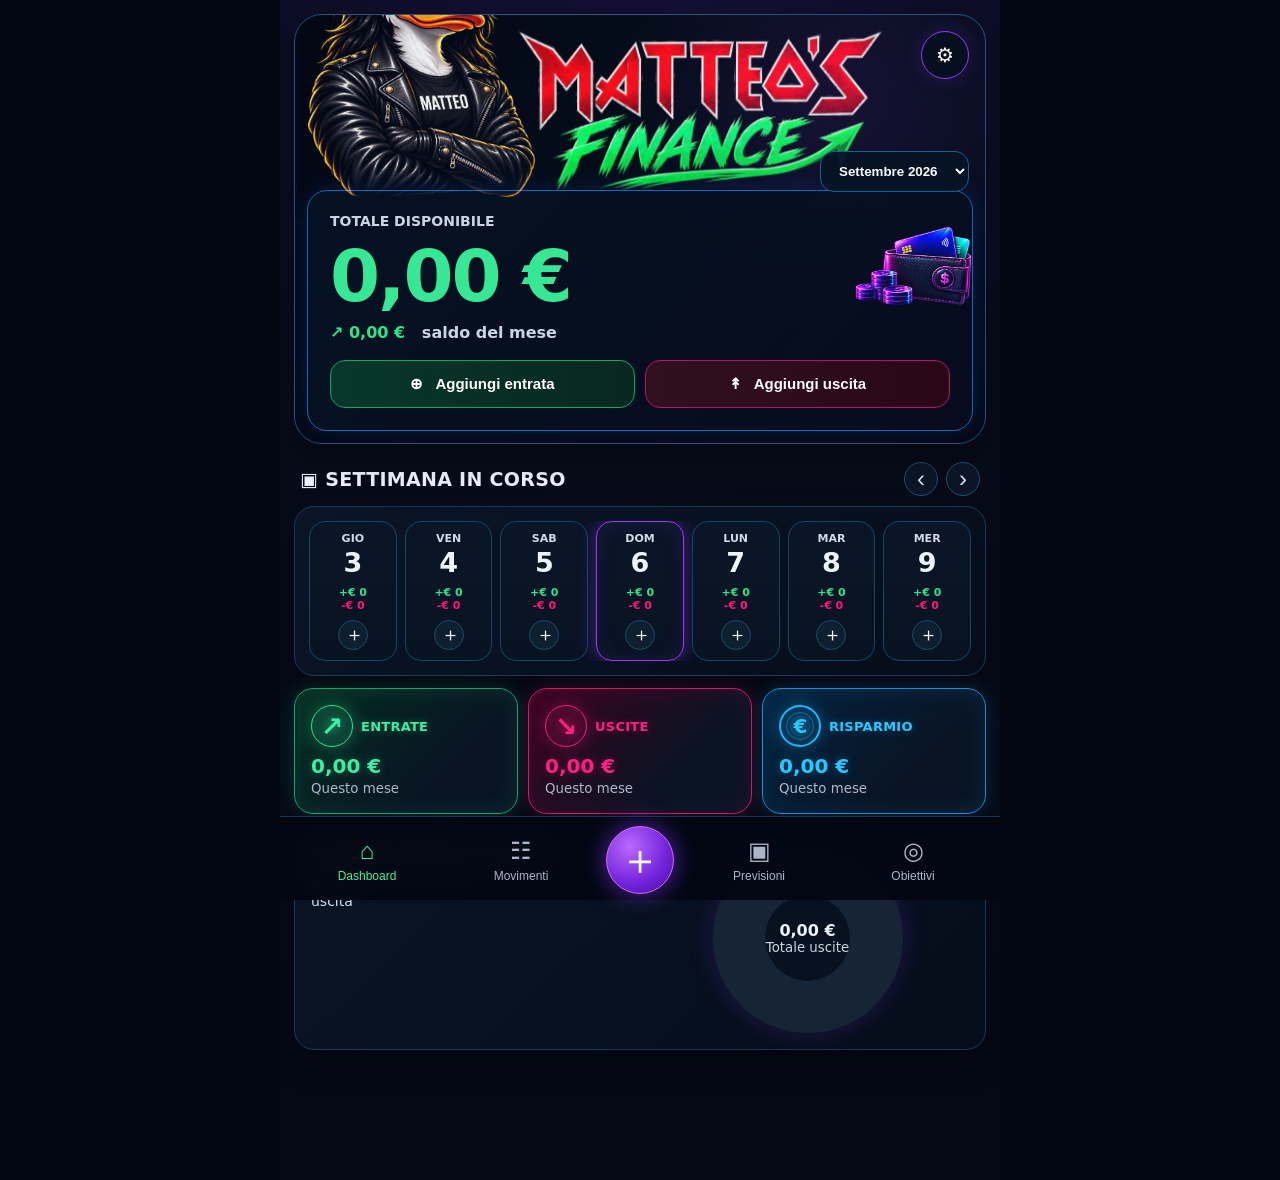
==== commit ef41ab1b: "Update index.html" ====
--- a/index.html
+++ b/index.html
@@ -7,7 +7,7 @@
   <title>Matteo's Finance</title>
   <link rel="manifest" href="manifest.webmanifest" />
   <link rel="icon" type="image/png" sizes="32x32" href="icons/favicon-32.png" />
-  <link rel="apple-touch-icon" sizes="180x180" href="apple-touch-icon.png" />
+  <link rel="apple-touch-icon" href="icons/icon-512.png" />
   <link rel="stylesheet" href="styles.css" />
 </head>
 <body>
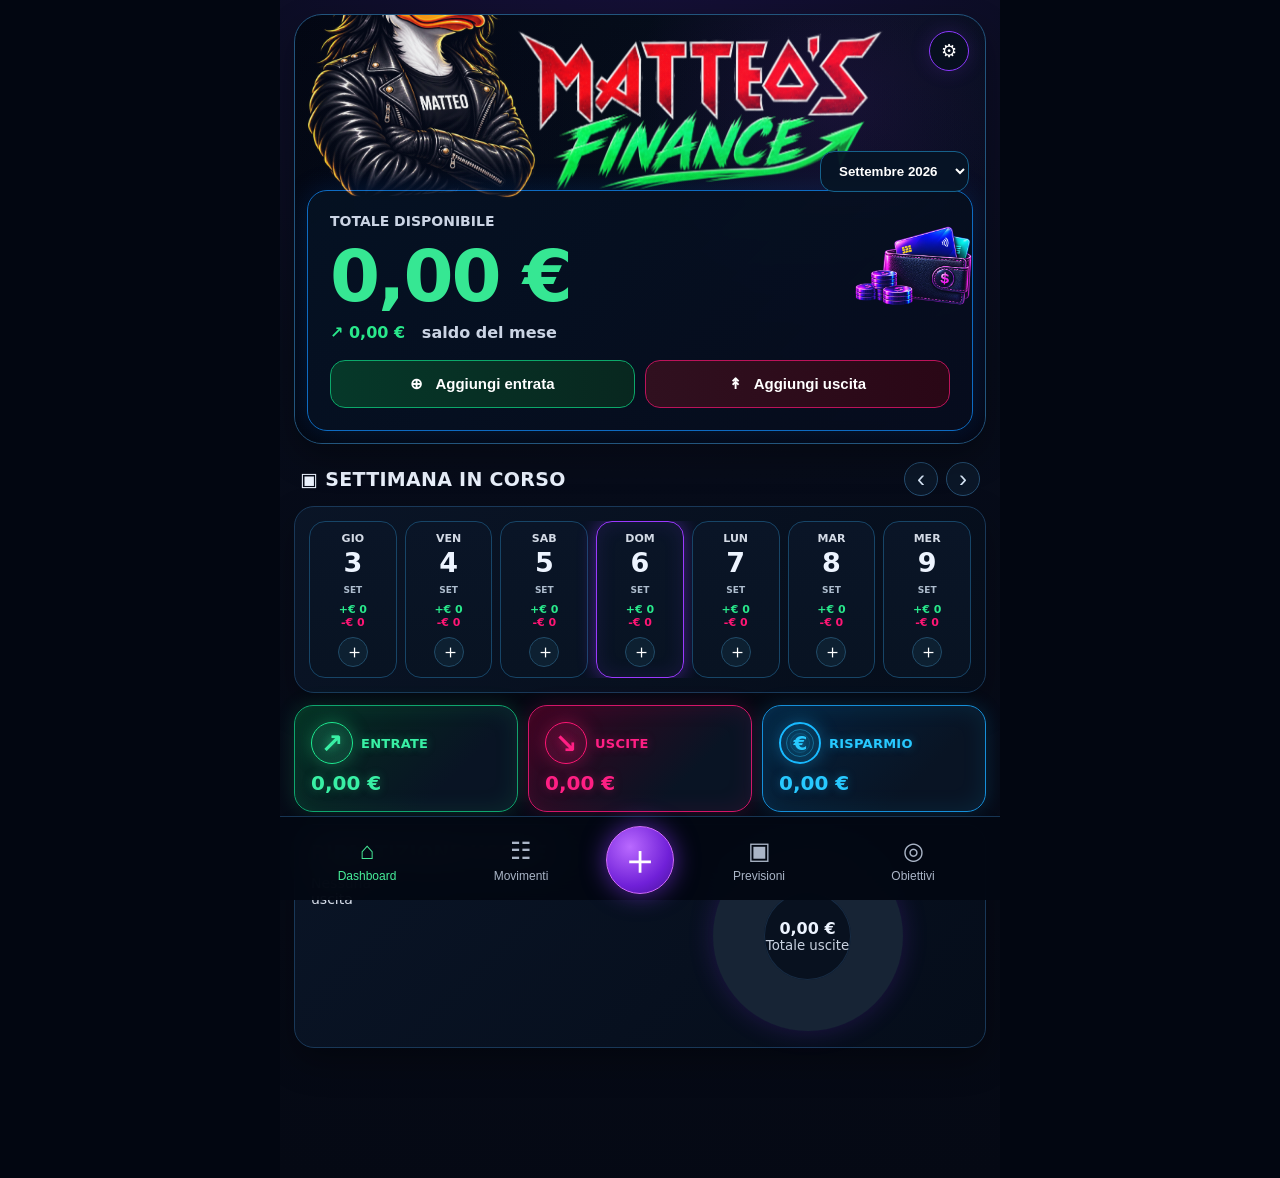
==== commit 56bced4f: "Add files via upload" ====
--- a/index.html
+++ b/index.html
@@ -7,7 +7,7 @@
   <title>Matteo's Finance</title>
   <link rel="manifest" href="manifest.webmanifest" />
   <link rel="icon" type="image/png" sizes="32x32" href="icons/favicon-32.png" />
-  <link rel="apple-touch-icon" href="icons/icon-512.png" />
+  <link rel="apple-touch-icon" sizes="180x180" href="apple-touch-icon.png" />
   <link rel="stylesheet" href="styles.css" />
 </head>
 <body>
--- a/styles.css
+++ b/styles.css
@@ -581,3 +581,13 @@
     min-width:34px;
   }
 }
+
+
+/* MODIFICHE 20 — solo interventi richiesti. */
+/* Più respiro tra logo e impostazioni: cerchio leggermente più piccolo. */
+.hero-actions .icon-btn{width:40px!important;height:40px!important;font-size:18px!important}
+/* Giorno, numero e mese perfettamente in colonna. */
+.day-month{font-size:9px;font-weight:900;line-height:1;margin:0 0 8px;color:#aebdce;text-align:center}
+@media(max-width:520px){.day-month{font-size:8px;margin-bottom:7px}.day-card{min-height:122px!important}.day-num{margin-bottom:3px!important}}
+/* Il gesto touch deve risultare naturale senza bloccare lo scroll verticale della pagina. */
+.week-viewport{touch-action:pan-y;user-select:none;-webkit-user-select:none}
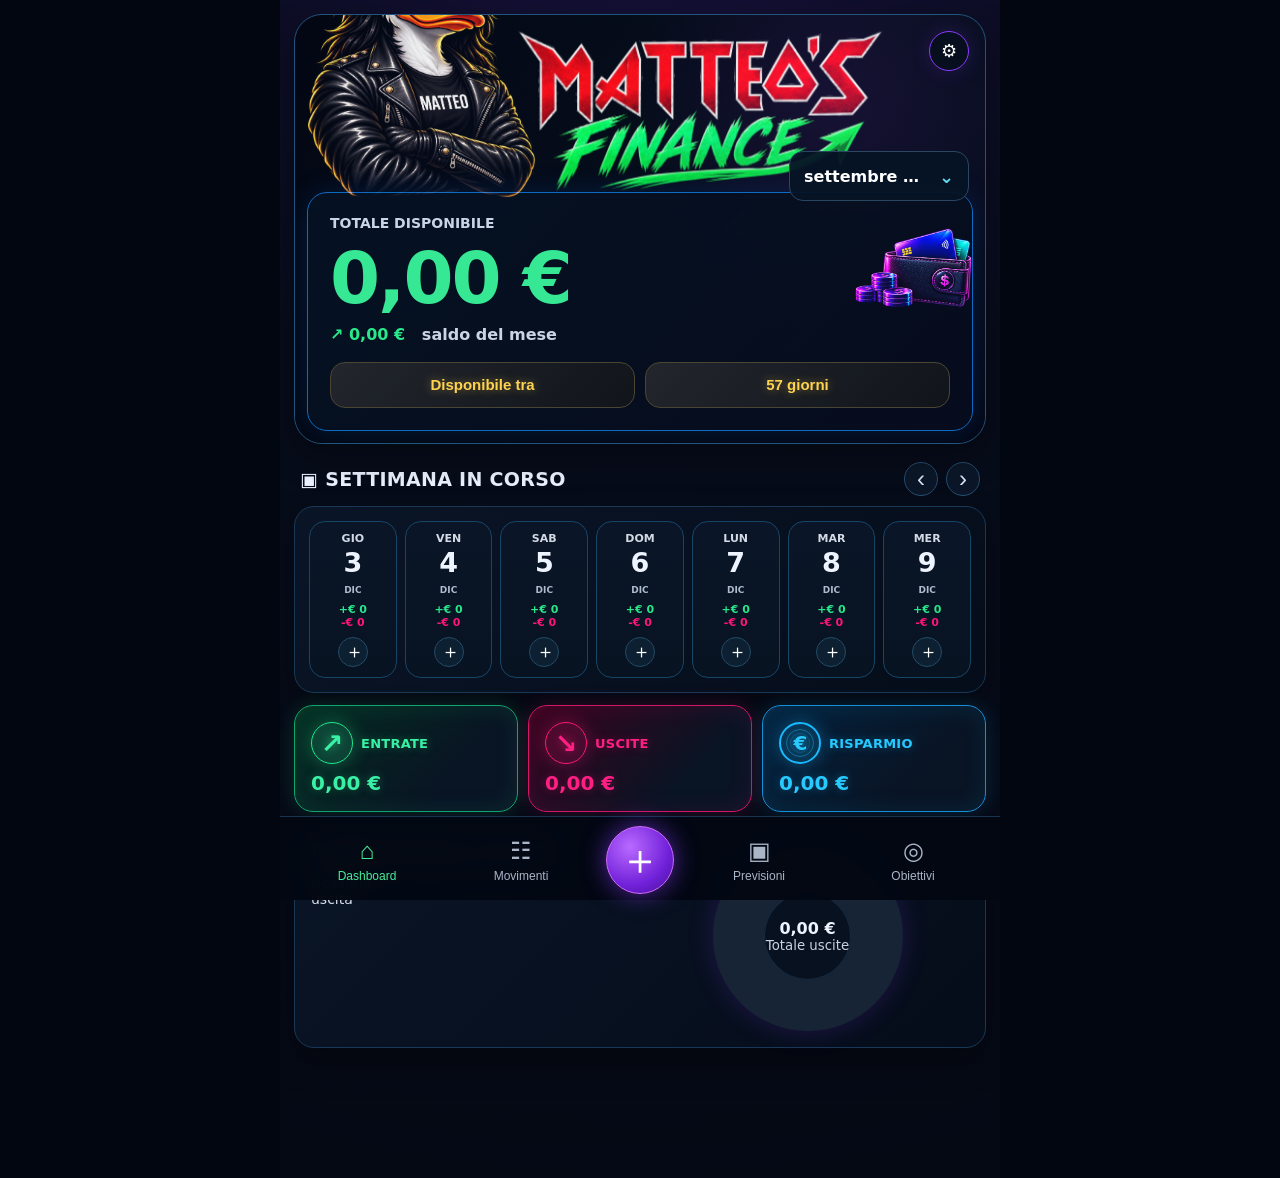
==== commit eba80bcd: "Add files via upload" ====
--- a/index.html
+++ b/index.html
@@ -23,6 +23,7 @@
   </div>
 
   <div id="modalRoot"></div>
+  <div id="dialogRoot"></div>
   <script src="app.js"></script>
 </body>
 </html>
--- a/styles.css
+++ b/styles.css
@@ -591,3 +591,96 @@
 @media(max-width:520px){.day-month{font-size:8px;margin-bottom:7px}.day-card{min-height:122px!important}.day-num{margin-bottom:3px!important}}
 /* Il gesto touch deve risultare naturale senza bloccare lo scroll verticale della pagina. */
 .week-viewport{touch-action:pan-y;user-select:none;-webkit-user-select:none}
+
+
+/* CORREZIONI RICHIESTE — Movimenti e obiettivi. */
+.movement-controls{display:flex;align-items:center;gap:8px;margin:14px 0 12px}
+.movement-controls .movement-month-control{margin:0;flex:0 0 auto;width:auto}
+.movement-controls .movement-month-control select{flex:none;width:auto;max-width:132px;padding:9px 10px;text-align:left;font-size:13px}
+.movement-controls .filters{margin:0;flex:1;display:flex;gap:6px;overflow:visible}
+.movement-controls .filter-btn{flex:1;padding:9px 8px}
+.movement-row.movement-income .event-icon{color:#39f0a5;border:1px solid rgba(57,240,165,.52);background:radial-gradient(circle,rgba(57,240,165,.22),rgba(16,37,58,.72));box-shadow:0 0 18px rgba(41,232,139,.20),inset 0 0 16px rgba(41,232,139,.10)}
+.movement-row.movement-expense .event-icon{color:#ff1f84;border:1px solid rgba(255,31,132,.52);background:radial-gradient(circle,rgba(255,22,117,.22),rgba(16,37,58,.72));box-shadow:0 0 18px rgba(255,22,117,.20),inset 0 0 16px rgba(255,22,117,.10)}
+#cushionNo.active{border-color:#21d783;color:#6ff7ae;background:#0d2b20}
+@media(max-width:520px){.movement-controls{gap:6px}.movement-controls .movement-month-control select{max-width:118px;padding:9px 8px;font-size:12px}.movement-controls .filters{gap:5px}.movement-controls .filter-btn{padding:9px 6px;font-size:12px}}
+
+
+/* Eventi futuri: swipe verso sinistra per scoprire l'azione di eliminazione. */
+.event-swipe-wrap{position:relative;overflow:hidden;border-radius:16px}
+.event-swipe-action{position:absolute;inset:0 0 0 auto;width:96px;display:flex;flex-direction:column;align-items:center;justify-content:center;gap:3px;border-radius:0 16px 16px 0;background:linear-gradient(135deg,#7d1038,#d61a68);color:#fff;box-shadow:inset 1px 0 0 rgba(255,255,255,.12);cursor:pointer}
+.event-swipe-action span{font-size:24px;line-height:1}.event-swipe-action small{font-weight:800;font-size:11px}.swipeable-event{position:relative;z-index:1;touch-action:pan-y;will-change:transform}.event-swipe-wrap.open .swipeable-event{box-shadow:-8px 0 22px rgba(0,0,0,.28)}
+
+/* Conferma in stile Matteo's Finance: sostituisce il dialogo nativo del browser. */
+.confirm-card{text-align:center;padding:12px 6px 6px}.confirm-icon{width:64px;height:64px;margin:0 auto 14px;border-radius:22px;display:grid;place-items:center;font-size:30px;color:#ff5c78;border:1px solid rgba(255,31,132,.5);background:radial-gradient(circle,rgba(255,22,117,.22),rgba(16,37,58,.72));box-shadow:0 0 20px rgba(255,22,117,.18),inset 0 0 16px rgba(255,22,117,.08)}.confirm-card h2{margin:0 0 8px}.confirm-card p{margin:0;color:#aebdd0;line-height:1.5}.confirm-card p b{color:#fff}.confirm-actions{margin-top:24px}.confirm-actions .danger-btn{background:linear-gradient(135deg,#9b164b,#e21c6d);border-color:#ff4b92;box-shadow:0 0 18px rgba(255,31,132,.16)}
+
+
+/* Swipe verso sinistra anche per movimenti e obiettivi. */
+.movement-swipe-wrap,.goal-swipe-wrap{position:relative;overflow:hidden;border-radius:18px}
+.swipe-delete-action{position:absolute;inset:0 0 0 auto;width:96px;display:flex;flex-direction:column;align-items:center;justify-content:center;gap:3px;border-radius:0 18px 18px 0;background:linear-gradient(135deg,#7d1038,#d61a68);color:#fff;box-shadow:inset 1px 0 0 rgba(255,255,255,.12);cursor:pointer}
+.swipe-delete-action span{font-size:24px;line-height:1}.swipe-delete-action small{font-weight:800;font-size:11px}
+.swipeable-movement,.swipeable-goal{position:relative;z-index:1;touch-action:pan-y;will-change:transform}
+.movement-swipe-wrap.open .swipeable-movement,.goal-swipe-wrap.open .swipeable-goal{box-shadow:-8px 0 22px rgba(0,0,0,.28)}
+/* Obiettivi: importi più leggibili e coerenti con la nuova analisi */
+.goal-cost{font-size:1.18em;letter-spacing:.01em}
+.goal-analysis-cost{font-size:1.18em}
+
+
+/* Pacchetto 14: interventi mirati, senza alterare le dimensioni delle card Dashboard */
+.day-card.today{border-color:#f3ea73!important;animation:todayNeonBreath 2.6s ease-in-out infinite;}
+@keyframes todayNeonBreath{0%,100%{box-shadow:0 0 8px rgba(255,236,96,.28),0 0 16px rgba(255,236,96,.16),inset 0 0 12px rgba(255,236,96,.05)}50%{box-shadow:0 0 14px rgba(255,236,96,.72),0 0 30px rgba(255,236,96,.38),inset 0 0 18px rgba(255,236,96,.12)}}
+.balance-buttons .big-btn small{display:block;margin-top:4px;font-size:11px;font-weight:800;opacity:.9}
+.balance-buttons .big-btn:disabled{opacity:.65;cursor:default}
+.forecast-category-panel,.forecast-chart-panel{margin-top:14px;padding:16px}
+.forecast-category-panel h3,.forecast-chart-panel h3{margin:0 0 10px}
+.forecast-chart-summary{display:flex;flex-wrap:wrap;gap:8px;margin-bottom:10px;color:#aebdce;font-size:12px}.forecast-chart-summary span{padding:7px 9px;border:1px solid #1d3853;border-radius:999px;background:#0a1524}.forecast-chart-summary b{color:#fff}
+.forecast-chart{height:250px;position:relative;padding-bottom:28px}.forecast-chart svg{width:100%;height:100%;overflow:visible}.forecast-line{fill:none;stroke:#47ee9a;stroke-width:4;stroke-linecap:round;stroke-linejoin:round;filter:drop-shadow(0 0 7px rgba(71,238,154,.45))}.forecast-point{fill:#081424;stroke:#fff08a;stroke-width:3}.cushion-line{stroke:#f1d85c;stroke-width:2;stroke-dasharray:8 7;opacity:.9}.forecast-chart-labels{position:absolute;left:0;right:0;bottom:0;height:24px}.forecast-chart-label{position:absolute;transform:translateX(-50%);font-size:11px;color:#aebdce}
+.goal-analysis-cost{font-size:inherit;margin-left:10px;white-space:nowrap}
+
+
+/* MODIFICHE RICHIESTE — card analisi mensile: nessuna dimensione modificata. */
+.balance-buttons .insight-ready{font-weight:800;text-align:center}
+.balance-buttons .insight-size-spacer{visibility:hidden}
+.balance-buttons .insight-locked{color:var(--yellow)!important;border-color:#4b4631!important;background:linear-gradient(135deg,rgba(46,50,58,.95),rgba(22,27,35,.96))!important;box-shadow:inset 0 0 0 999px rgba(0,0,0,.22)!important;opacity:1!important;cursor:default!important;text-shadow:0 0 10px rgba(255,211,79,.45)}
+.analysis-income-title{color:var(--green)}
+.analysis-expense-title{color:var(--pink)}
+
+/* Allineamento solo del testo interno: nessuna modifica a dimensioni, griglia, padding o altezza delle card. */
+.balance-buttons .big-btn.insight-ready,.balance-buttons .big-btn.insight-locked{position:relative}
+.balance-buttons .big-btn .insight-label{position:absolute;inset:0;display:flex;align-items:center;justify-content:center;text-align:center;line-height:1.15;padding:0;pointer-events:none}
+
+
+/* MODIFICHE 21 — esclusivamente movimenti Obiettivi e celebrazione del raggiungimento. */
+.movement-goal .event-icon,.movement-goal .event-meta b.goal-movement-title,.movement-goal .movement-amount.goal-amount{color:#28c9ff;text-shadow:0 0 10px rgba(24,185,255,.42),0 0 20px rgba(24,185,255,.16)}
+.movement-goal .event-icon{border:1px solid rgba(40,201,255,.58);background:radial-gradient(circle,rgba(24,185,255,.22),rgba(16,37,58,.72));box-shadow:0 0 18px rgba(24,185,255,.20),inset 0 0 16px rgba(24,185,255,.10)}
+.goal-movement-title{font-weight:850}
+.victory-screen{position:fixed;inset:0;z-index:80;overflow:hidden;background:radial-gradient(circle at 50% 30%,rgba(140,57,255,.34),transparent 28%),linear-gradient(160deg,#040816,#0a1230 56%,#050713);display:grid;place-items:center;text-align:center}
+.victory-screen::before{content:"";position:absolute;inset:0;background:linear-gradient(120deg,transparent,rgba(24,185,255,.08),transparent);animation:victoryGlow 2.8s ease-in-out infinite}
+.victory-content{position:relative;z-index:2;width:min(620px,92vw);padding:32px 22px}
+.victory-word{font-size:clamp(58px,17vw,118px);font-weight:1000;letter-spacing:.08em;line-height:.9;color:#ffd34f;text-shadow:0 0 12px rgba(255,211,79,.95),0 0 36px rgba(255,211,79,.58),0 0 76px rgba(140,57,255,.55);animation:victoryWord .8s cubic-bezier(.18,.82,.24,1) both}
+.victory-icon{font-size:clamp(62px,18vw,104px);margin:26px 0 10px;filter:drop-shadow(0 0 24px rgba(24,185,255,.45));animation:victoryBounce 1.4s ease-in-out infinite alternate}
+.victory-content h2{font-size:clamp(28px,8vw,48px);margin:0 0 12px;color:#edf4ff}.victory-content p{margin:0 auto 28px;max-width:520px;color:#c9d8eb;font-size:17px}
+.victory-btn{width:min(440px,100%);border:1px solid #ffe36f;border-radius:18px;padding:18px 20px;background:linear-gradient(135deg,#ffd34f,#ff9d2e);color:#160d00;font-weight:1000;font-size:18px;letter-spacing:.04em;box-shadow:0 0 30px rgba(255,211,79,.38);cursor:pointer;animation:victoryButton 1.8s ease-in-out infinite}
+.confetti-field{position:absolute;inset:0;pointer-events:none}.confetti-field i{position:absolute;top:-8vh;width:9px;height:18px;border-radius:2px;background:var(--green);box-shadow:18px 10px 0 #ffd34f,-16px 28px 0 #18b9ff,9px 43px 0 #ff1675,-25px 55px 0 #8c39ff;animation:confettiFall linear infinite}
+.goal-card-victory-fade .goal-card{animation:goalVictoryFade .72s ease forwards}
+.completed-pulse{animation:completedPulse 1.05s ease-in-out 4!important;border-color:#ffd34f!important;box-shadow:0 0 12px rgba(255,211,79,.72),0 0 28px rgba(255,211,79,.38),inset 0 0 16px rgba(255,211,79,.14)!important}
+@keyframes confettiFall{0%{transform:translate3d(0,-8vh,0) rotate(0deg);opacity:0}8%{opacity:1}100%{transform:translate3d(22px,118vh,0) rotate(720deg);opacity:.95}}
+@keyframes victoryGlow{50%{transform:scale(1.08);opacity:.72}}
+@keyframes victoryWord{from{transform:scale(.55) rotate(-3deg);opacity:0}to{transform:scale(1);opacity:1}}
+@keyframes victoryBounce{to{transform:translateY(-8px) rotate(3deg)}}
+@keyframes victoryButton{50%{transform:scale(1.025);box-shadow:0 0 44px rgba(255,211,79,.62)}}
+@keyframes goalVictoryFade{0%{opacity:1;transform:scale(1);filter:blur(0)}100%{opacity:0;transform:scale(.97) translateY(-10px);filter:blur(4px)}}
+@keyframes completedPulse{0%,100%{transform:scale(1)}50%{transform:scale(1.035)}}
+/* Finestre e selettori in stile Matteo's Finance */
+#dialogRoot{position:fixed;inset:0;z-index:100;pointer-events:auto}
+.app-dialog-backdrop,.picker-backdrop{position:fixed;inset:0;background:rgba(2,6,16,.78);backdrop-filter:blur(8px);display:grid;place-items:center;padding:18px;animation:dialogFade .18s ease-out}
+.app-dialog,.picker-sheet,.date-picker{width:min(620px,100%);max-height:88vh;overflow:auto;position:relative;background:linear-gradient(145deg,rgba(12,25,44,.98),rgba(5,11,24,.99));border:1px solid rgba(49,144,201,.5);border-radius:28px;box-shadow:0 0 0 1px rgba(123,38,255,.12),0 20px 70px rgba(0,0,0,.6),0 0 38px rgba(31,152,255,.12);padding:24px}
+.app-dialog{text-align:center;max-width:520px}.app-dialog-glow{position:absolute;inset:0;border-radius:inherit;pointer-events:none;background:radial-gradient(circle at 50% 0,rgba(105,39,255,.18),transparent 46%)}
+.app-dialog-icon{position:relative;width:68px;height:68px;margin:0 auto 16px;display:grid;place-items:center;border-radius:22px;border:1px solid rgba(68,216,255,.7);background:linear-gradient(145deg,rgba(19,112,164,.3),rgba(54,19,110,.32));color:#4ee7ff;font-size:30px;box-shadow:0 0 24px rgba(45,199,255,.2)}
+.app-dialog-icon.danger{border-color:rgba(255,58,123,.8);color:#ff7ba7;background:linear-gradient(145deg,rgba(150,20,65,.32),rgba(67,16,41,.38));box-shadow:0 0 24px rgba(255,35,114,.18)}
+.app-dialog h2{position:relative;margin:0 0 10px;color:#f3f7ff}.app-dialog p{position:relative;margin:0;color:#b8c8dc;line-height:1.55;white-space:normal}.app-dialog-actions{position:relative;display:flex;gap:10px;margin-top:24px}.app-dialog-actions button{flex:1}
+.picker-head{display:flex;justify-content:space-between;align-items:flex-start;gap:18px;margin-bottom:18px}.picker-head small{color:#7aa2c4;letter-spacing:.12em;font-weight:900;font-size:10px}.picker-head h2{margin:4px 0 0;color:#f5f8ff}.picker-options{display:grid;gap:8px}.picker-option{width:100%;display:flex;justify-content:space-between;align-items:center;gap:16px;padding:16px 18px;border-radius:16px;border:1px solid #1d3853;background:#091524;color:#dbe8f7;font:inherit;font-weight:800;text-align:left;cursor:pointer}.picker-option i{width:24px;height:24px;border:2px solid #52708c;border-radius:50%;display:grid;place-items:center;color:#49eaff;font-style:normal;font-size:13px}.picker-option.selected{border-color:#3e90bf;background:linear-gradient(90deg,rgba(24,117,164,.25),rgba(93,31,153,.2));box-shadow:0 0 18px rgba(47,178,255,.1)}.picker-option.selected i{border-color:#43dfff;box-shadow:0 0 14px rgba(67,223,255,.35)}
+.picker-control{width:100%;min-height:50px;padding:12px 14px;display:flex;align-items:center;justify-content:space-between;gap:12px;border:1px solid #2a4661;border-radius:12px;background:#0b1728;color:#fff;font:inherit;text-align:left;cursor:pointer}.picker-control span{overflow:hidden;text-overflow:ellipsis;white-space:nowrap}.picker-control b{color:#62dff5;font-size:18px}.month-select.picker-control{position:absolute;right:18px;top:90px;z-index:5;width:auto;min-width:170px;background:#071525f2;color:#fff;padding:11px 14px;border-radius:14px;font-weight:800}.month-control .picker-control{flex:1;max-width:320px;justify-content:center;background:#0b1628;border-color:#31516e;font-weight:800}.movement-controls .movement-month-control .picker-control{flex:none;width:auto;max-width:160px;padding:9px 10px;text-align:left;font-size:13px}
+.date-picker{max-width:620px}.date-picker-selected{font-size:30px;font-weight:900;color:#f3f7ff;margin:8px 0 22px}.date-picker-nav{display:grid;grid-template-columns:48px 1fr 48px;align-items:center;gap:10px;margin-bottom:18px}.date-picker-nav button{width:44px;height:44px;border-radius:50%;border:1px solid #31516e;background:#0a1526;color:#dcecff;font-size:24px;cursor:pointer}.date-picker-nav b{text-align:center;color:#dce8f8;font-size:20px}.date-weekdays,.date-grid{display:grid;grid-template-columns:repeat(7,1fr);gap:7px}.date-weekdays{margin-bottom:8px;color:#7fa2c2;text-align:center;font-weight:900;font-size:12px}.date-day,.date-empty{aspect-ratio:1;display:grid;place-items:center;border-radius:14px}.date-day{border:1px solid transparent;background:transparent;color:#e4edf8;font:inherit;font-weight:800;cursor:pointer}.date-day:hover{border-color:#2d8fc0;background:#0d1c30}.date-day.selected{background:linear-gradient(135deg,#166fa4,#6523c7);border-color:#6fe7ff;box-shadow:0 0 18px rgba(74,208,255,.28)}.date-picker-actions{display:flex;gap:10px;margin-top:22px}.date-picker-actions button{flex:1}
+.forecast-chart-explainer{display:flex;flex-wrap:wrap;align-items:center;justify-content:space-between;gap:8px;margin-bottom:12px;color:#9fb2c7;font-size:13px}.forecast-chart-explainer b{padding:7px 10px;border-radius:999px;border:1px solid #203d58;background:#0a1524}.forecast-chart{height:300px;padding-bottom:56px}.forecast-grid-line{stroke:#18324a;stroke-width:1}.forecast-axis-label{fill:#7f9ab3;font-size:16px;font-weight:700}.cushion-label{fill:#f1d85c;font-size:15px;font-weight:900}.forecast-chart-label{display:flex;flex-direction:column;align-items:center;gap:3px;width:78px;line-height:1.1;text-align:center;color:#c9d8e8}.forecast-chart-label b{font-size:11px;color:#f0f6ff}.forecast-chart-label small{font-size:10px;color:#7fe6b2;white-space:nowrap}
+@keyframes dialogFade{from{opacity:0}to{opacity:1}}
+@media(max-width:520px){.app-dialog,.picker-sheet,.date-picker{padding:18px;border-radius:24px;max-height:90vh}.app-dialog h2{font-size:25px}.app-dialog p{font-size:15px}.month-select.picker-control{right:14px;top:138px;max-width:150px;min-width:0;font-size:12px}.movement-controls .movement-month-control .picker-control{max-width:132px;padding:9px 8px;font-size:12px}.date-picker-selected{font-size:25px}.date-day{border-radius:11px}.forecast-chart{height:310px;padding-bottom:66px}.forecast-axis-label{font-size:14px}.forecast-chart-label{width:68px}.forecast-chart-label small{font-size:9px}.forecast-chart-explainer{align-items:flex-start}.picker-option{padding:14px}}
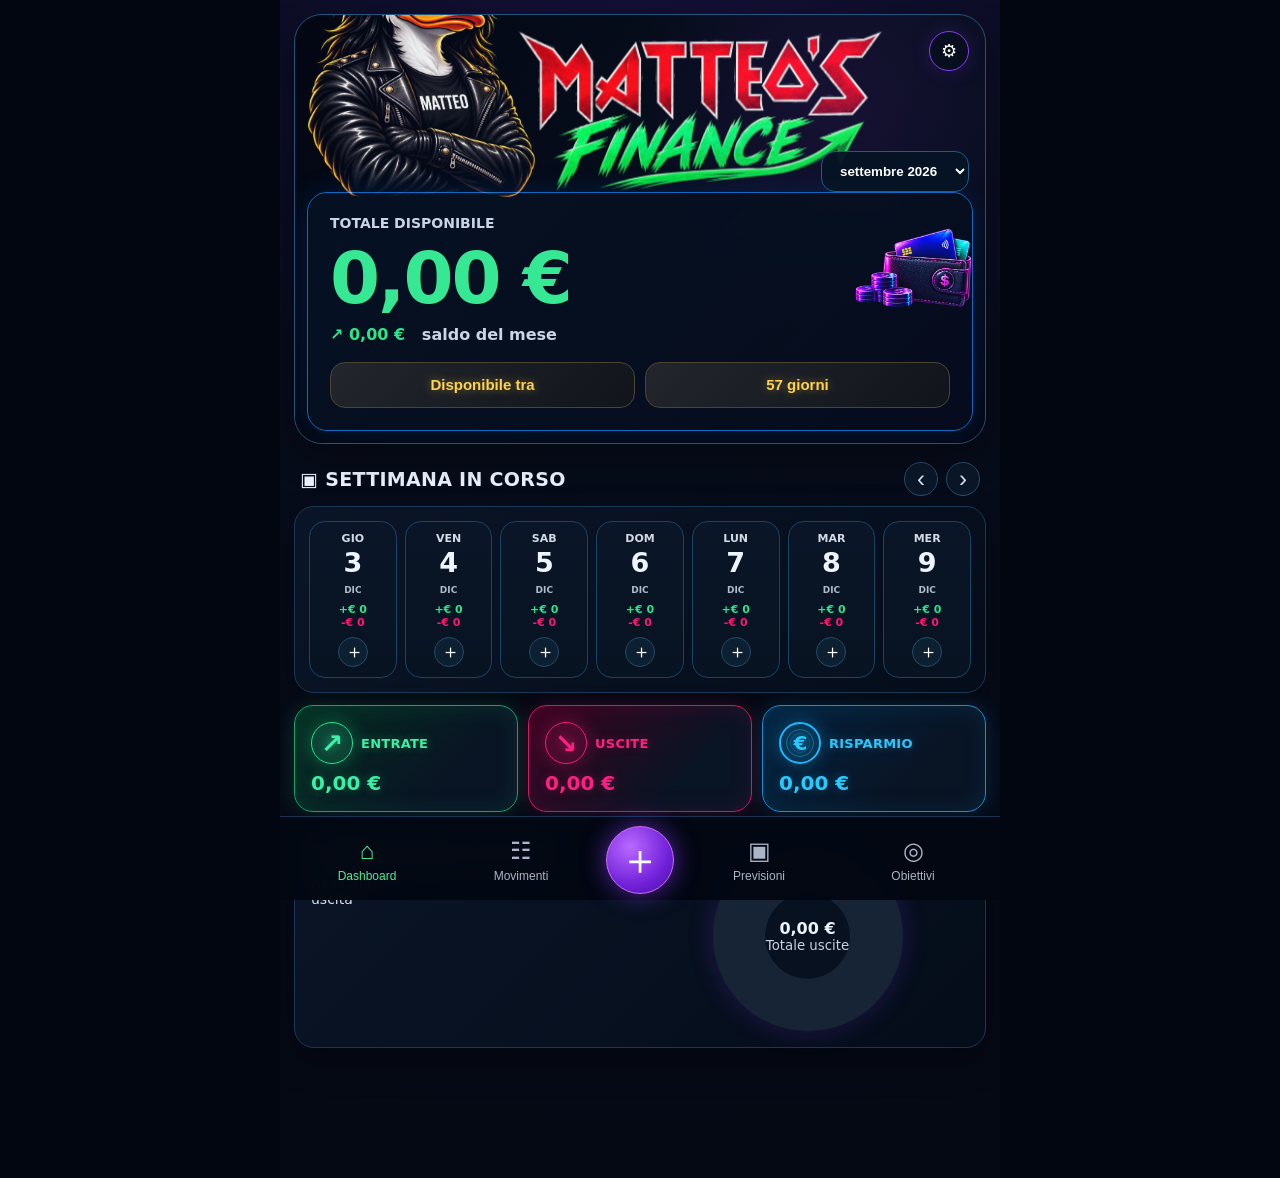
==== commit d5088562: "Add files via upload" ====
--- a/index.html
+++ b/index.html
@@ -23,7 +23,6 @@
   </div>
 
   <div id="modalRoot"></div>
-  <div id="dialogRoot"></div>
   <script src="app.js"></script>
 </body>
 </html>
--- a/styles.css
+++ b/styles.css
@@ -670,17 +670,3 @@
 @keyframes victoryButton{50%{transform:scale(1.025);box-shadow:0 0 44px rgba(255,211,79,.62)}}
 @keyframes goalVictoryFade{0%{opacity:1;transform:scale(1);filter:blur(0)}100%{opacity:0;transform:scale(.97) translateY(-10px);filter:blur(4px)}}
 @keyframes completedPulse{0%,100%{transform:scale(1)}50%{transform:scale(1.035)}}
-/* Finestre e selettori in stile Matteo's Finance */
-#dialogRoot{position:fixed;inset:0;z-index:100;pointer-events:auto}
-.app-dialog-backdrop,.picker-backdrop{position:fixed;inset:0;background:rgba(2,6,16,.78);backdrop-filter:blur(8px);display:grid;place-items:center;padding:18px;animation:dialogFade .18s ease-out}
-.app-dialog,.picker-sheet,.date-picker{width:min(620px,100%);max-height:88vh;overflow:auto;position:relative;background:linear-gradient(145deg,rgba(12,25,44,.98),rgba(5,11,24,.99));border:1px solid rgba(49,144,201,.5);border-radius:28px;box-shadow:0 0 0 1px rgba(123,38,255,.12),0 20px 70px rgba(0,0,0,.6),0 0 38px rgba(31,152,255,.12);padding:24px}
-.app-dialog{text-align:center;max-width:520px}.app-dialog-glow{position:absolute;inset:0;border-radius:inherit;pointer-events:none;background:radial-gradient(circle at 50% 0,rgba(105,39,255,.18),transparent 46%)}
-.app-dialog-icon{position:relative;width:68px;height:68px;margin:0 auto 16px;display:grid;place-items:center;border-radius:22px;border:1px solid rgba(68,216,255,.7);background:linear-gradient(145deg,rgba(19,112,164,.3),rgba(54,19,110,.32));color:#4ee7ff;font-size:30px;box-shadow:0 0 24px rgba(45,199,255,.2)}
-.app-dialog-icon.danger{border-color:rgba(255,58,123,.8);color:#ff7ba7;background:linear-gradient(145deg,rgba(150,20,65,.32),rgba(67,16,41,.38));box-shadow:0 0 24px rgba(255,35,114,.18)}
-.app-dialog h2{position:relative;margin:0 0 10px;color:#f3f7ff}.app-dialog p{position:relative;margin:0;color:#b8c8dc;line-height:1.55;white-space:normal}.app-dialog-actions{position:relative;display:flex;gap:10px;margin-top:24px}.app-dialog-actions button{flex:1}
-.picker-head{display:flex;justify-content:space-between;align-items:flex-start;gap:18px;margin-bottom:18px}.picker-head small{color:#7aa2c4;letter-spacing:.12em;font-weight:900;font-size:10px}.picker-head h2{margin:4px 0 0;color:#f5f8ff}.picker-options{display:grid;gap:8px}.picker-option{width:100%;display:flex;justify-content:space-between;align-items:center;gap:16px;padding:16px 18px;border-radius:16px;border:1px solid #1d3853;background:#091524;color:#dbe8f7;font:inherit;font-weight:800;text-align:left;cursor:pointer}.picker-option i{width:24px;height:24px;border:2px solid #52708c;border-radius:50%;display:grid;place-items:center;color:#49eaff;font-style:normal;font-size:13px}.picker-option.selected{border-color:#3e90bf;background:linear-gradient(90deg,rgba(24,117,164,.25),rgba(93,31,153,.2));box-shadow:0 0 18px rgba(47,178,255,.1)}.picker-option.selected i{border-color:#43dfff;box-shadow:0 0 14px rgba(67,223,255,.35)}
-.picker-control{width:100%;min-height:50px;padding:12px 14px;display:flex;align-items:center;justify-content:space-between;gap:12px;border:1px solid #2a4661;border-radius:12px;background:#0b1728;color:#fff;font:inherit;text-align:left;cursor:pointer}.picker-control span{overflow:hidden;text-overflow:ellipsis;white-space:nowrap}.picker-control b{color:#62dff5;font-size:18px}.month-select.picker-control{position:absolute;right:18px;top:90px;z-index:5;width:auto;min-width:170px;background:#071525f2;color:#fff;padding:11px 14px;border-radius:14px;font-weight:800}.month-control .picker-control{flex:1;max-width:320px;justify-content:center;background:#0b1628;border-color:#31516e;font-weight:800}.movement-controls .movement-month-control .picker-control{flex:none;width:auto;max-width:160px;padding:9px 10px;text-align:left;font-size:13px}
-.date-picker{max-width:620px}.date-picker-selected{font-size:30px;font-weight:900;color:#f3f7ff;margin:8px 0 22px}.date-picker-nav{display:grid;grid-template-columns:48px 1fr 48px;align-items:center;gap:10px;margin-bottom:18px}.date-picker-nav button{width:44px;height:44px;border-radius:50%;border:1px solid #31516e;background:#0a1526;color:#dcecff;font-size:24px;cursor:pointer}.date-picker-nav b{text-align:center;color:#dce8f8;font-size:20px}.date-weekdays,.date-grid{display:grid;grid-template-columns:repeat(7,1fr);gap:7px}.date-weekdays{margin-bottom:8px;color:#7fa2c2;text-align:center;font-weight:900;font-size:12px}.date-day,.date-empty{aspect-ratio:1;display:grid;place-items:center;border-radius:14px}.date-day{border:1px solid transparent;background:transparent;color:#e4edf8;font:inherit;font-weight:800;cursor:pointer}.date-day:hover{border-color:#2d8fc0;background:#0d1c30}.date-day.selected{background:linear-gradient(135deg,#166fa4,#6523c7);border-color:#6fe7ff;box-shadow:0 0 18px rgba(74,208,255,.28)}.date-picker-actions{display:flex;gap:10px;margin-top:22px}.date-picker-actions button{flex:1}
-.forecast-chart-explainer{display:flex;flex-wrap:wrap;align-items:center;justify-content:space-between;gap:8px;margin-bottom:12px;color:#9fb2c7;font-size:13px}.forecast-chart-explainer b{padding:7px 10px;border-radius:999px;border:1px solid #203d58;background:#0a1524}.forecast-chart{height:300px;padding-bottom:56px}.forecast-grid-line{stroke:#18324a;stroke-width:1}.forecast-axis-label{fill:#7f9ab3;font-size:16px;font-weight:700}.cushion-label{fill:#f1d85c;font-size:15px;font-weight:900}.forecast-chart-label{display:flex;flex-direction:column;align-items:center;gap:3px;width:78px;line-height:1.1;text-align:center;color:#c9d8e8}.forecast-chart-label b{font-size:11px;color:#f0f6ff}.forecast-chart-label small{font-size:10px;color:#7fe6b2;white-space:nowrap}
-@keyframes dialogFade{from{opacity:0}to{opacity:1}}
-@media(max-width:520px){.app-dialog,.picker-sheet,.date-picker{padding:18px;border-radius:24px;max-height:90vh}.app-dialog h2{font-size:25px}.app-dialog p{font-size:15px}.month-select.picker-control{right:14px;top:138px;max-width:150px;min-width:0;font-size:12px}.movement-controls .movement-month-control .picker-control{max-width:132px;padding:9px 8px;font-size:12px}.date-picker-selected{font-size:25px}.date-day{border-radius:11px}.forecast-chart{height:310px;padding-bottom:66px}.forecast-axis-label{font-size:14px}.forecast-chart-label{width:68px}.forecast-chart-label small{font-size:9px}.forecast-chart-explainer{align-items:flex-start}.picker-option{padding:14px}}
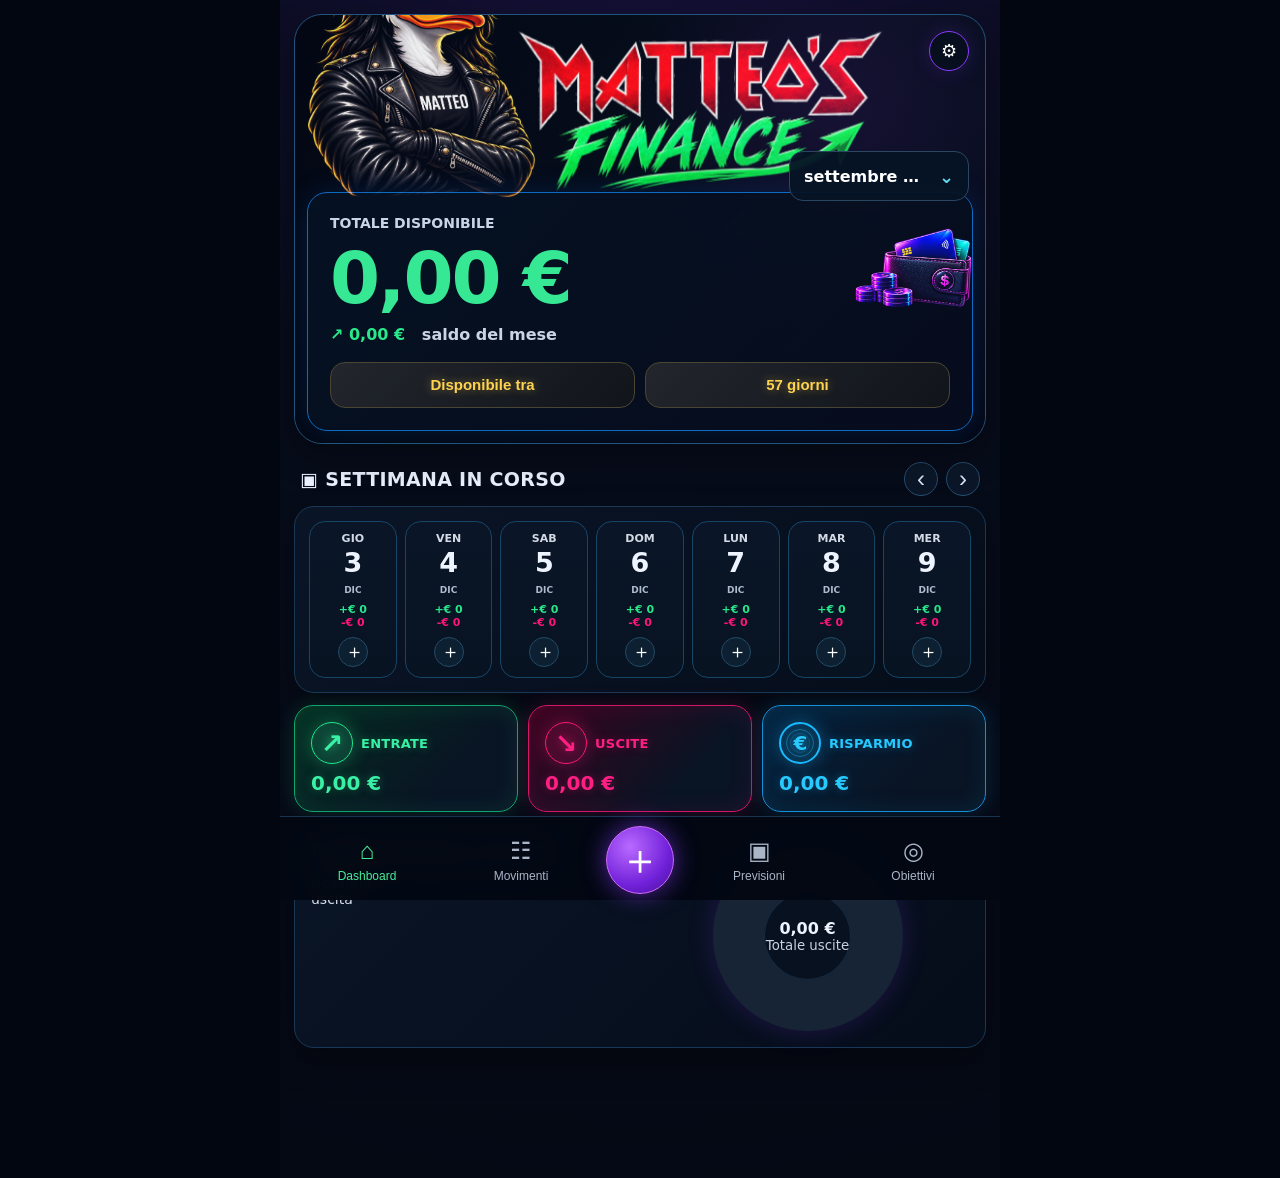
==== commit 04f1336a: "Add files via upload" ====
--- a/index.html
+++ b/index.html
@@ -23,6 +23,7 @@
   </div>
 
   <div id="modalRoot"></div>
+  <div id="dialogRoot"></div>
   <script src="app.js"></script>
 </body>
 </html>
--- a/styles.css
+++ b/styles.css
@@ -670,3 +670,17 @@
 @keyframes victoryButton{50%{transform:scale(1.025);box-shadow:0 0 44px rgba(255,211,79,.62)}}
 @keyframes goalVictoryFade{0%{opacity:1;transform:scale(1);filter:blur(0)}100%{opacity:0;transform:scale(.97) translateY(-10px);filter:blur(4px)}}
 @keyframes completedPulse{0%,100%{transform:scale(1)}50%{transform:scale(1.035)}}
+/* Finestre e selettori in stile Matteo's Finance */
+#dialogRoot{position:fixed;inset:0;z-index:100;pointer-events:auto}
+.app-dialog-backdrop,.picker-backdrop{position:fixed;inset:0;background:rgba(2,6,16,.78);backdrop-filter:blur(8px);display:grid;place-items:center;padding:18px;animation:dialogFade .18s ease-out}
+.app-dialog,.picker-sheet,.date-picker{width:min(620px,100%);max-height:88vh;overflow:auto;position:relative;background:linear-gradient(145deg,rgba(12,25,44,.98),rgba(5,11,24,.99));border:1px solid rgba(49,144,201,.5);border-radius:28px;box-shadow:0 0 0 1px rgba(123,38,255,.12),0 20px 70px rgba(0,0,0,.6),0 0 38px rgba(31,152,255,.12);padding:24px}
+.app-dialog{text-align:center;max-width:520px}.app-dialog-glow{position:absolute;inset:0;border-radius:inherit;pointer-events:none;background:radial-gradient(circle at 50% 0,rgba(105,39,255,.18),transparent 46%)}
+.app-dialog-icon{position:relative;width:68px;height:68px;margin:0 auto 16px;display:grid;place-items:center;border-radius:22px;border:1px solid rgba(68,216,255,.7);background:linear-gradient(145deg,rgba(19,112,164,.3),rgba(54,19,110,.32));color:#4ee7ff;font-size:30px;box-shadow:0 0 24px rgba(45,199,255,.2)}
+.app-dialog-icon.danger{border-color:rgba(255,58,123,.8);color:#ff7ba7;background:linear-gradient(145deg,rgba(150,20,65,.32),rgba(67,16,41,.38));box-shadow:0 0 24px rgba(255,35,114,.18)}
+.app-dialog h2{position:relative;margin:0 0 10px;color:#f3f7ff}.app-dialog p{position:relative;margin:0;color:#b8c8dc;line-height:1.55;white-space:normal}.app-dialog-actions{position:relative;display:flex;gap:10px;margin-top:24px}.app-dialog-actions button{flex:1}
+.picker-head{display:flex;justify-content:space-between;align-items:flex-start;gap:18px;margin-bottom:18px}.picker-head small{color:#7aa2c4;letter-spacing:.12em;font-weight:900;font-size:10px}.picker-head h2{margin:4px 0 0;color:#f5f8ff}.picker-options{display:grid;gap:8px}.picker-option{width:100%;display:flex;justify-content:space-between;align-items:center;gap:16px;padding:16px 18px;border-radius:16px;border:1px solid #1d3853;background:#091524;color:#dbe8f7;font:inherit;font-weight:800;text-align:left;cursor:pointer}.picker-option i{width:24px;height:24px;border:2px solid #52708c;border-radius:50%;display:grid;place-items:center;color:#49eaff;font-style:normal;font-size:13px}.picker-option.selected{border-color:#3e90bf;background:linear-gradient(90deg,rgba(24,117,164,.25),rgba(93,31,153,.2));box-shadow:0 0 18px rgba(47,178,255,.1)}.picker-option.selected i{border-color:#43dfff;box-shadow:0 0 14px rgba(67,223,255,.35)}
+.picker-control{width:100%;min-height:50px;padding:12px 14px;display:flex;align-items:center;justify-content:space-between;gap:12px;border:1px solid #2a4661;border-radius:12px;background:#0b1728;color:#fff;font:inherit;text-align:left;cursor:pointer}.picker-control span{overflow:hidden;text-overflow:ellipsis;white-space:nowrap}.picker-control b{color:#62dff5;font-size:18px}.month-select.picker-control{position:absolute;right:18px;top:90px;z-index:5;width:auto;min-width:170px;background:#071525f2;color:#fff;padding:11px 14px;border-radius:14px;font-weight:800}.month-control .picker-control{flex:1;max-width:320px;justify-content:center;background:#0b1628;border-color:#31516e;font-weight:800}.movement-controls .movement-month-control .picker-control{flex:none;width:auto;max-width:160px;padding:9px 10px;text-align:left;font-size:13px}
+.date-picker{max-width:620px}.date-picker-selected{font-size:30px;font-weight:900;color:#f3f7ff;margin:8px 0 22px}.date-picker-nav{display:grid;grid-template-columns:48px 1fr 48px;align-items:center;gap:10px;margin-bottom:18px}.date-picker-nav button{width:44px;height:44px;border-radius:50%;border:1px solid #31516e;background:#0a1526;color:#dcecff;font-size:24px;cursor:pointer}.date-picker-nav b{text-align:center;color:#dce8f8;font-size:20px}.date-weekdays,.date-grid{display:grid;grid-template-columns:repeat(7,1fr);gap:7px}.date-weekdays{margin-bottom:8px;color:#7fa2c2;text-align:center;font-weight:900;font-size:12px}.date-day,.date-empty{aspect-ratio:1;display:grid;place-items:center;border-radius:14px}.date-day{border:1px solid transparent;background:transparent;color:#e4edf8;font:inherit;font-weight:800;cursor:pointer}.date-day:hover{border-color:#2d8fc0;background:#0d1c30}.date-day.selected{background:linear-gradient(135deg,#166fa4,#6523c7);border-color:#6fe7ff;box-shadow:0 0 18px rgba(74,208,255,.28)}.date-picker-actions{display:flex;gap:10px;margin-top:22px}.date-picker-actions button{flex:1}
+.forecast-chart-explainer{display:flex;flex-wrap:wrap;align-items:center;justify-content:space-between;gap:8px;margin-bottom:12px;color:#9fb2c7;font-size:13px}.forecast-chart-explainer b{padding:7px 10px;border-radius:999px;border:1px solid #203d58;background:#0a1524}.forecast-chart{height:300px;padding-bottom:56px}.forecast-grid-line{stroke:#18324a;stroke-width:1}.forecast-axis-label{fill:#7f9ab3;font-size:16px;font-weight:700}.cushion-label{fill:#f1d85c;font-size:15px;font-weight:900}.forecast-chart-label{display:flex;flex-direction:column;align-items:center;gap:3px;width:78px;line-height:1.1;text-align:center;color:#c9d8e8}.forecast-chart-label b{font-size:11px;color:#f0f6ff}.forecast-chart-label small{font-size:10px;color:#7fe6b2;white-space:nowrap}
+@keyframes dialogFade{from{opacity:0}to{opacity:1}}
+@media(max-width:520px){.app-dialog,.picker-sheet,.date-picker{padding:18px;border-radius:24px;max-height:90vh}.app-dialog h2{font-size:25px}.app-dialog p{font-size:15px}.month-select.picker-control{right:14px;top:138px;max-width:150px;min-width:0;font-size:12px}.movement-controls .movement-month-control .picker-control{max-width:132px;padding:9px 8px;font-size:12px}.date-picker-selected{font-size:25px}.date-day{border-radius:11px}.forecast-chart{height:310px;padding-bottom:66px}.forecast-axis-label{font-size:14px}.forecast-chart-label{width:68px}.forecast-chart-label small{font-size:9px}.forecast-chart-explainer{align-items:flex-start}.picker-option{padding:14px}}
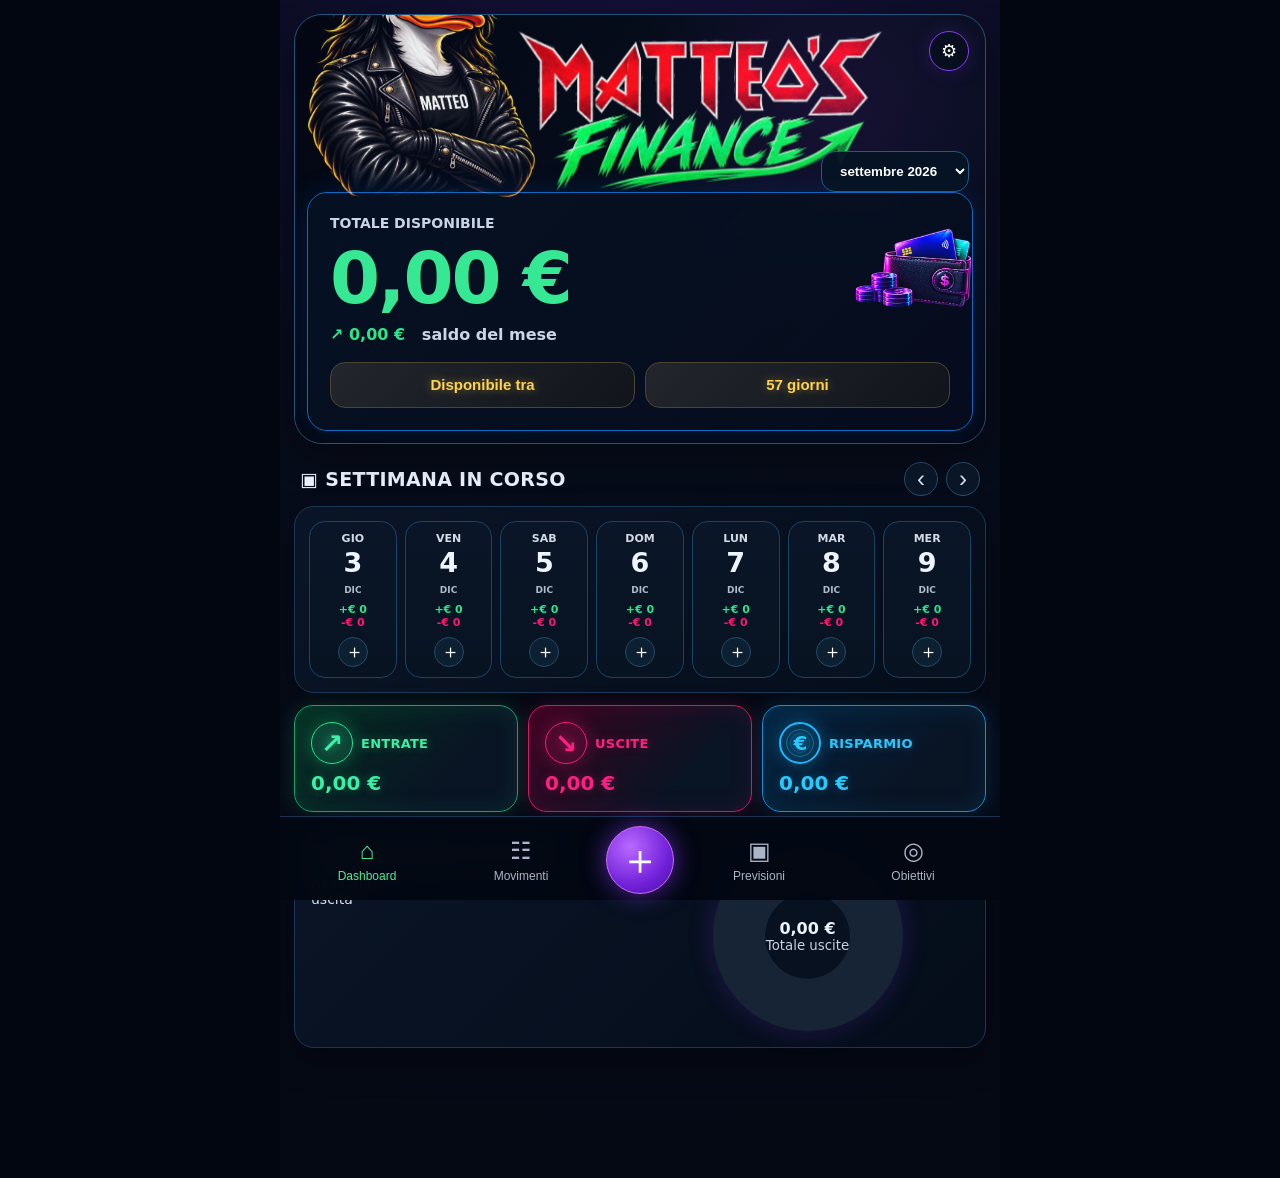
==== commit ee87e212: "Add files via upload" ====
--- a/index.html
+++ b/index.html
@@ -23,7 +23,6 @@
   </div>
 
   <div id="modalRoot"></div>
-  <div id="dialogRoot"></div>
   <script src="app.js"></script>
 </body>
 </html>
--- a/styles.css
+++ b/styles.css
@@ -670,17 +670,3 @@
 @keyframes victoryButton{50%{transform:scale(1.025);box-shadow:0 0 44px rgba(255,211,79,.62)}}
 @keyframes goalVictoryFade{0%{opacity:1;transform:scale(1);filter:blur(0)}100%{opacity:0;transform:scale(.97) translateY(-10px);filter:blur(4px)}}
 @keyframes completedPulse{0%,100%{transform:scale(1)}50%{transform:scale(1.035)}}
-/* Finestre e selettori in stile Matteo's Finance */
-#dialogRoot{position:fixed;inset:0;z-index:100;pointer-events:auto}
-.app-dialog-backdrop,.picker-backdrop{position:fixed;inset:0;background:rgba(2,6,16,.78);backdrop-filter:blur(8px);display:grid;place-items:center;padding:18px;animation:dialogFade .18s ease-out}
-.app-dialog,.picker-sheet,.date-picker{width:min(620px,100%);max-height:88vh;overflow:auto;position:relative;background:linear-gradient(145deg,rgba(12,25,44,.98),rgba(5,11,24,.99));border:1px solid rgba(49,144,201,.5);border-radius:28px;box-shadow:0 0 0 1px rgba(123,38,255,.12),0 20px 70px rgba(0,0,0,.6),0 0 38px rgba(31,152,255,.12);padding:24px}
-.app-dialog{text-align:center;max-width:520px}.app-dialog-glow{position:absolute;inset:0;border-radius:inherit;pointer-events:none;background:radial-gradient(circle at 50% 0,rgba(105,39,255,.18),transparent 46%)}
-.app-dialog-icon{position:relative;width:68px;height:68px;margin:0 auto 16px;display:grid;place-items:center;border-radius:22px;border:1px solid rgba(68,216,255,.7);background:linear-gradient(145deg,rgba(19,112,164,.3),rgba(54,19,110,.32));color:#4ee7ff;font-size:30px;box-shadow:0 0 24px rgba(45,199,255,.2)}
-.app-dialog-icon.danger{border-color:rgba(255,58,123,.8);color:#ff7ba7;background:linear-gradient(145deg,rgba(150,20,65,.32),rgba(67,16,41,.38));box-shadow:0 0 24px rgba(255,35,114,.18)}
-.app-dialog h2{position:relative;margin:0 0 10px;color:#f3f7ff}.app-dialog p{position:relative;margin:0;color:#b8c8dc;line-height:1.55;white-space:normal}.app-dialog-actions{position:relative;display:flex;gap:10px;margin-top:24px}.app-dialog-actions button{flex:1}
-.picker-head{display:flex;justify-content:space-between;align-items:flex-start;gap:18px;margin-bottom:18px}.picker-head small{color:#7aa2c4;letter-spacing:.12em;font-weight:900;font-size:10px}.picker-head h2{margin:4px 0 0;color:#f5f8ff}.picker-options{display:grid;gap:8px}.picker-option{width:100%;display:flex;justify-content:space-between;align-items:center;gap:16px;padding:16px 18px;border-radius:16px;border:1px solid #1d3853;background:#091524;color:#dbe8f7;font:inherit;font-weight:800;text-align:left;cursor:pointer}.picker-option i{width:24px;height:24px;border:2px solid #52708c;border-radius:50%;display:grid;place-items:center;color:#49eaff;font-style:normal;font-size:13px}.picker-option.selected{border-color:#3e90bf;background:linear-gradient(90deg,rgba(24,117,164,.25),rgba(93,31,153,.2));box-shadow:0 0 18px rgba(47,178,255,.1)}.picker-option.selected i{border-color:#43dfff;box-shadow:0 0 14px rgba(67,223,255,.35)}
-.picker-control{width:100%;min-height:50px;padding:12px 14px;display:flex;align-items:center;justify-content:space-between;gap:12px;border:1px solid #2a4661;border-radius:12px;background:#0b1728;color:#fff;font:inherit;text-align:left;cursor:pointer}.picker-control span{overflow:hidden;text-overflow:ellipsis;white-space:nowrap}.picker-control b{color:#62dff5;font-size:18px}.month-select.picker-control{position:absolute;right:18px;top:90px;z-index:5;width:auto;min-width:170px;background:#071525f2;color:#fff;padding:11px 14px;border-radius:14px;font-weight:800}.month-control .picker-control{flex:1;max-width:320px;justify-content:center;background:#0b1628;border-color:#31516e;font-weight:800}.movement-controls .movement-month-control .picker-control{flex:none;width:auto;max-width:160px;padding:9px 10px;text-align:left;font-size:13px}
-.date-picker{max-width:620px}.date-picker-selected{font-size:30px;font-weight:900;color:#f3f7ff;margin:8px 0 22px}.date-picker-nav{display:grid;grid-template-columns:48px 1fr 48px;align-items:center;gap:10px;margin-bottom:18px}.date-picker-nav button{width:44px;height:44px;border-radius:50%;border:1px solid #31516e;background:#0a1526;color:#dcecff;font-size:24px;cursor:pointer}.date-picker-nav b{text-align:center;color:#dce8f8;font-size:20px}.date-weekdays,.date-grid{display:grid;grid-template-columns:repeat(7,1fr);gap:7px}.date-weekdays{margin-bottom:8px;color:#7fa2c2;text-align:center;font-weight:900;font-size:12px}.date-day,.date-empty{aspect-ratio:1;display:grid;place-items:center;border-radius:14px}.date-day{border:1px solid transparent;background:transparent;color:#e4edf8;font:inherit;font-weight:800;cursor:pointer}.date-day:hover{border-color:#2d8fc0;background:#0d1c30}.date-day.selected{background:linear-gradient(135deg,#166fa4,#6523c7);border-color:#6fe7ff;box-shadow:0 0 18px rgba(74,208,255,.28)}.date-picker-actions{display:flex;gap:10px;margin-top:22px}.date-picker-actions button{flex:1}
-.forecast-chart-explainer{display:flex;flex-wrap:wrap;align-items:center;justify-content:space-between;gap:8px;margin-bottom:12px;color:#9fb2c7;font-size:13px}.forecast-chart-explainer b{padding:7px 10px;border-radius:999px;border:1px solid #203d58;background:#0a1524}.forecast-chart{height:300px;padding-bottom:56px}.forecast-grid-line{stroke:#18324a;stroke-width:1}.forecast-axis-label{fill:#7f9ab3;font-size:16px;font-weight:700}.cushion-label{fill:#f1d85c;font-size:15px;font-weight:900}.forecast-chart-label{display:flex;flex-direction:column;align-items:center;gap:3px;width:78px;line-height:1.1;text-align:center;color:#c9d8e8}.forecast-chart-label b{font-size:11px;color:#f0f6ff}.forecast-chart-label small{font-size:10px;color:#7fe6b2;white-space:nowrap}
-@keyframes dialogFade{from{opacity:0}to{opacity:1}}
-@media(max-width:520px){.app-dialog,.picker-sheet,.date-picker{padding:18px;border-radius:24px;max-height:90vh}.app-dialog h2{font-size:25px}.app-dialog p{font-size:15px}.month-select.picker-control{right:14px;top:138px;max-width:150px;min-width:0;font-size:12px}.movement-controls .movement-month-control .picker-control{max-width:132px;padding:9px 8px;font-size:12px}.date-picker-selected{font-size:25px}.date-day{border-radius:11px}.forecast-chart{height:310px;padding-bottom:66px}.forecast-axis-label{font-size:14px}.forecast-chart-label{width:68px}.forecast-chart-label small{font-size:9px}.forecast-chart-explainer{align-items:flex-start}.picker-option{padding:14px}}
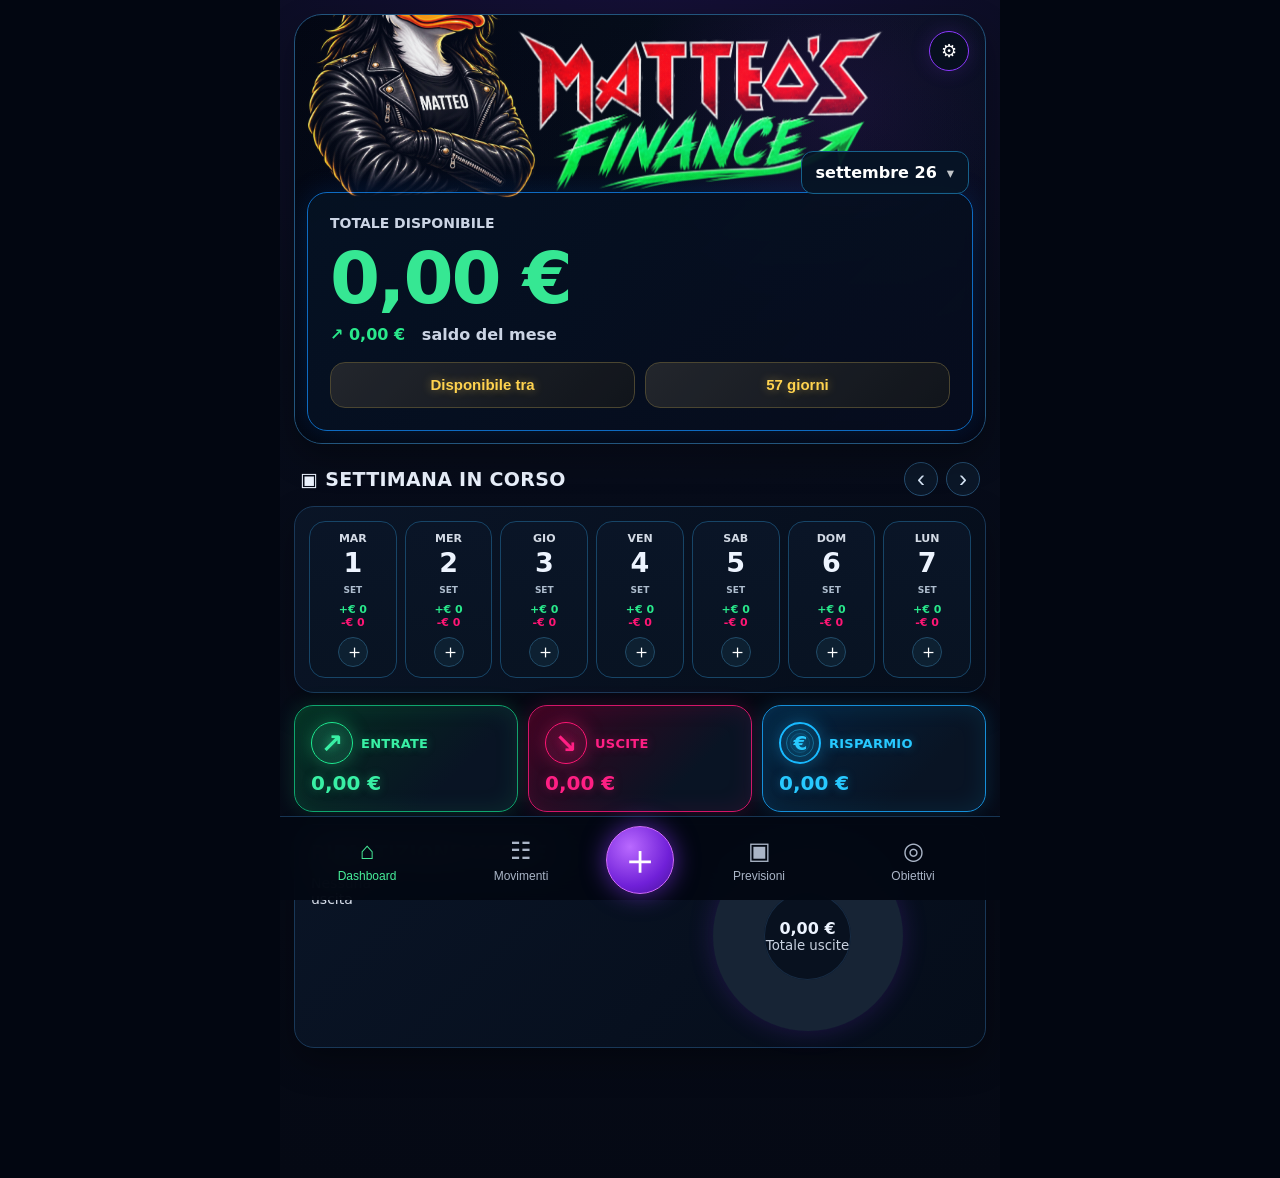
==== commit 9333f4bc: "Add files via upload" ====
--- a/index.html
+++ b/index.html
@@ -23,6 +23,6 @@
   </div>
 
   <div id="modalRoot"></div>
-  <script src="app.js"></script>
+  <script src="app.js?v=63"></script>
 </body>
 </html>
--- a/styles.css
+++ b/styles.css
@@ -670,3 +670,148 @@
 @keyframes victoryButton{50%{transform:scale(1.025);box-shadow:0 0 44px rgba(255,211,79,.62)}}
 @keyframes goalVictoryFade{0%{opacity:1;transform:scale(1);filter:blur(0)}100%{opacity:0;transform:scale(.97) translateY(-10px);filter:blur(4px)}}
 @keyframes completedPulse{0%,100%{transform:scale(1)}50%{transform:scale(1.035)}}
+
+/* PACCHETTO 26 — solo finestre native di selezione/calendario e grafico previsioni. */
+#financePickerRoot{position:relative;z-index:200}
+.finance-picker-backdrop{position:fixed;inset:0;z-index:200;background:rgba(1,6,16,.78);backdrop-filter:blur(6px);display:flex;align-items:flex-end;justify-content:center;padding:18px;animation:financePickerFade .16s ease}
+.finance-picker-card{width:min(640px,100%);max-height:min(88vh,760px);overflow:auto;border:1px solid rgba(61,128,184,.62);border-radius:28px;background:radial-gradient(circle at 88% 0,rgba(123,57,255,.18),transparent 34%),linear-gradient(180deg,#101d31,#070e1a);box-shadow:0 0 0 1px rgba(41,232,139,.06),0 24px 60px rgba(0,0,0,.55),0 0 34px rgba(24,185,255,.10);padding:18px}
+.finance-picker-head{display:flex;align-items:flex-start;justify-content:space-between;gap:16px;padding:4px 2px 14px}.finance-picker-head small{display:block;color:#2cf08b;font-weight:900;text-transform:uppercase;letter-spacing:.12em;font-size:10px;margin-bottom:5px}.finance-picker-head h2{margin:0;font-size:25px;color:#edf4ff}.finance-picker-close{width:40px;height:40px;border-radius:50%;border:1px solid #2d5375;background:#0b1728;color:#dce8f8;font-size:27px;line-height:1;cursor:pointer}
+.finance-option-list{display:grid;gap:8px}.finance-option{width:100%;display:flex;align-items:center;justify-content:space-between;gap:14px;padding:16px 17px;border-radius:18px;border:1px solid #24435f;background:linear-gradient(135deg,#0b1728,#0a1322);color:#edf4ff;text-align:left;font:inherit;font-size:18px;cursor:pointer;transition:transform .14s ease,border-color .14s ease,box-shadow .14s ease}.finance-option i{font-style:normal;color:#2cf08b;font-size:22px;font-weight:900}.finance-option.selected{border-color:#28d889;background:linear-gradient(135deg,rgba(11,55,42,.95),rgba(10,25,37,.98));box-shadow:inset 0 0 20px rgba(41,232,139,.08),0 0 18px rgba(41,232,139,.10)}.finance-option:active{transform:scale(.985)}
+.finance-calendar-nav{display:grid;grid-template-columns:44px 1fr 44px;align-items:center;gap:8px;margin:4px 0 14px}.finance-calendar-nav b{text-align:center;text-transform:capitalize;font-size:18px}.finance-calendar-nav button{height:42px;border-radius:14px;border:1px solid #2a4d6d;background:#0b1728;color:#edf4ff;font-size:28px;cursor:pointer}.finance-weekdays,.finance-calendar-grid{display:grid;grid-template-columns:repeat(7,1fr);gap:6px}.finance-weekdays{margin-bottom:8px;color:#91a4bb;text-align:center;font-weight:900;font-size:12px}.finance-calendar-grid{padding-bottom:10px}.finance-day{aspect-ratio:1;min-height:40px;border:1px solid transparent;border-radius:50%;background:transparent;color:#eaf2ff;font:inherit;font-size:16px;cursor:pointer}.finance-day:not(.empty):hover,.finance-day:not(.empty):active{border-color:#276c8d;background:#0d2133}.finance-day.selected{background:linear-gradient(135deg,#1768a8,#5936c6);border-color:#39bfff;box-shadow:0 0 18px rgba(24,185,255,.32);color:#fff;font-weight:900}.finance-day.empty{cursor:default}.finance-picker-actions{display:flex;gap:10px;padding-top:10px}.finance-picker-actions button{flex:1}
+.forecast-grid-line{stroke:rgba(113,150,184,.22);stroke-width:1}.forecast-axis-label{fill:#7f94ac;font-size:11px;font-family:var(--font)}.forecast-value-label{fill:#eef6ff;font-size:11px;font-weight:900;font-family:var(--font);paint-order:stroke;stroke:#07101d;stroke-width:4}.cushion-label{fill:#f1d85c;font-size:11px;font-weight:800;font-family:var(--font)}
+@keyframes financePickerFade{from{opacity:0;transform:translateY(8px)}to{opacity:1;transform:translateY(0)}}
+@media(max-width:520px){.finance-picker-backdrop{padding:12px;align-items:center}.finance-picker-card{max-height:88vh;border-radius:26px;padding:16px}.finance-picker-head h2{font-size:22px}.finance-option{font-size:17px;padding:15px 16px}.finance-day{min-height:42px;font-size:17px}.forecast-axis-label{font-size:10px}.forecast-value-label{font-size:10px}}
+
+/* PACCHETTO 28 — esclusivamente popup di selezione richiesti. */
+.finance-choice-trigger,.finance-field-choice,.month-choice-button{
+  appearance:none;-webkit-appearance:none;display:flex;align-items:center;justify-content:space-between;gap:10px;
+  width:100%;background:#0b1728;border:1px solid #2a4661;border-radius:12px;color:#fff;padding:13px;font:inherit;font-weight:800;text-align:left;cursor:pointer;
+}
+.finance-choice-trigger{width:auto;max-width:180px;position:absolute;right:16px;top:136px;padding:11px 14px;border-color:#16618b;background:#071525f2;z-index:6}
+.finance-choice-trigger span,.finance-field-choice span,.month-choice-button span{opacity:.75;font-size:.9em}
+.month-choice-button{flex:1;max-width:320px;justify-content:center;text-align:center}
+.finance-picker-backdrop{position:fixed;inset:0;z-index:100;background:rgba(0,0,0,.68);display:grid;align-items:end;padding:0;touch-action:none}
+.finance-picker-card{width:min(720px,100%);max-height:86vh;overflow:auto;background:linear-gradient(180deg,#0c1729,#070d18);border:1px solid #2b5c80;border-radius:26px 26px 0 0;padding:18px;box-shadow:0 -20px 55px rgba(0,0,0,.55);animation:financePickerIn .18s ease-out}
+.finance-picker-head{display:flex;justify-content:space-between;align-items:center;margin-bottom:14px}.finance-picker-head small{display:block;color:#6ff7ae;font-size:11px;font-weight:900;text-transform:uppercase;letter-spacing:.08em}.finance-picker-head h2{margin:3px 0 0}.finance-picker-close{border:0;background:transparent;color:#dbe6f5;font-size:28px;line-height:1;cursor:pointer;padding:4px}
+.finance-option-list{display:grid;gap:8px}.finance-option{width:100%;display:flex;align-items:center;justify-content:space-between;gap:12px;padding:14px 15px;border:1px solid #1f405d;border-radius:14px;background:#091626;color:#dce8f6;font:inherit;font-weight:800;text-align:left;cursor:pointer;-webkit-tap-highlight-color:transparent}.finance-option.selected{border-color:#29e88b;background:linear-gradient(135deg,#0d2b20,#0b1728);color:#6ff7ae;box-shadow:0 0 16px rgba(41,232,139,.12)}.finance-option i{font-style:normal;font-size:18px}.finance-picker-actions{display:flex;gap:10px;margin-top:14px}.finance-picker-actions button{flex:1}
+@keyframes financePickerIn{from{transform:translateY(18px);opacity:.5}to{transform:none;opacity:1}}
+@media(max-width:520px){.finance-choice-trigger{right:14px;top:138px;max-width:150px;font-size:12px}.month-choice-button{max-width:none}.finance-picker-card{max-height:88vh;padding:16px}.finance-option{padding:13px 14px}}
+
+/* PACCHETTO 31 — esclusivamente correzioni richieste: 7 giorni per volta e formato mesi. */
+.movement-month-trigger{
+  flex:0 0 auto!important;
+  width:auto!important;
+  min-width:132px;
+  max-width:190px;
+  height:42px;
+  appearance:none;-webkit-appearance:none;
+  display:flex;align-items:center;justify-content:space-between;gap:9px;
+  border:1px solid #2a4661;
+  border-radius:14px;
+  background:linear-gradient(135deg,#0b1728,#091424);
+  color:#edf4ff!important;
+  padding:9px 12px;
+  font:inherit;
+  font-size:13px;
+  font-weight:800;
+  line-height:1;
+  text-align:left;
+  white-space:nowrap;
+  overflow:hidden;
+  cursor:pointer;
+  box-shadow:inset 0 0 14px rgba(24,185,255,.04);
+}
+.movement-month-trigger span{flex:0 0 auto;color:#8ea4bc;font-size:12px}
+.movement-month-trigger:hover,.movement-month-trigger:active{border-color:#18b9ff;box-shadow:0 0 14px rgba(24,185,255,.12)}
+.finance-choice-trigger{min-width:142px!important;max-width:190px!important;white-space:nowrap;overflow:hidden}
+.finance-choice-trigger span{flex:0 0 auto}
+.month-grid{grid-template-columns:repeat(7,1fr)}
+@media(max-width:520px){
+  .movement-month-trigger{min-width:112px;max-width:125px;height:40px;padding:8px 9px;font-size:11px}
+  .finance-choice-trigger{min-width:116px!important;max-width:132px!important;padding:10px 10px!important;font-size:12px!important}
+}
+
+/* PACCHETTO 32 — punto 1 e punto 2: note obiettivo, archivio completati e swipe Dashboard. */
+.dashboard-week-swipe{touch-action:pan-y;overflow:hidden}
+.goal-actions{display:flex;gap:10px}
+.goal-notes-box{margin-top:14px;border:1px solid #214d71;border-radius:16px;background:#081725;padding:12px;overflow-x:auto}
+.goal-notes-head,.goal-note-row{display:grid;grid-template-columns:112px minmax(150px,1fr) 90px 38px;gap:8px;align-items:center;min-width:430px}
+.goal-notes-head{padding:0 4px 8px;color:#8fa3b8;font-size:11px;font-weight:900;text-transform:uppercase}
+.goal-note-row{padding:7px 0;border-top:1px solid rgba(42,70,97,.55)}
+.goal-note-row input{width:100%;box-sizing:border-box;border:1px solid #244b68;background:#0b1728;color:#fff;border-radius:10px;padding:9px 8px;font:inherit;font-size:12px;min-width:0}
+.goal-note-row input:disabled{opacity:.9}
+.goal-note-delete{padding:8px!important;min-width:34px}
+.goal-notes-total{display:flex;justify-content:space-between;align-items:center;margin-top:10px;padding-top:10px;border-top:1px solid #2a4661;font-weight:900;color:#fff}
+.goal-notes-total b{font-size:18px}
+.goal-notes-actions{display:flex;gap:10px;margin-top:12px}
+.goal-notes-actions>*{flex:1}
+.goal-finish-btn{width:100%;margin-top:10px}
+.completed-goal-card{border-color:#2c5f48}
+.forecast-history-card{margin-bottom:14px}
+@media(max-width:520px){
+  .goal-actions{gap:8px}
+  .goal-notes-head,.goal-note-row{grid-template-columns:105px minmax(145px,1fr) 82px 34px}
+  .goal-notes-actions{flex-direction:column}
+}
+
+.goal-date-range{display:grid;grid-template-columns:1fr 1fr;gap:10px}
+.goal-date-range>div{min-width:0}
+.goal-date-range small{display:block;margin:0 0 5px;color:#8fa3b8;font-size:11px;font-weight:800;text-transform:uppercase}
+.goal-date-range input{width:100%;box-sizing:border-box}
+@media(max-width:520px){.goal-date-range{gap:8px}}
+
+/* PACCHETTO 62 — archivio obiettivi: cancellazione definitiva. */
+.archived-goal-row{width:100%;display:flex;align-items:center;justify-content:space-between;gap:12px;padding:15px 16px;margin-bottom:8px;border:1px solid #244b68;border-radius:14px;background:#0b1728;color:#fff;text-align:left;font:inherit;font-size:14px;font-weight:800;cursor:pointer}
+.archived-goal-name{min-width:0;overflow:hidden;text-overflow:ellipsis;white-space:nowrap}
+.archived-goal-delete{flex:0 0 auto;width:34px;height:34px;border:1px solid #8b3144;border-radius:10px;background:#32131b;color:#ff8ab5;font-size:24px;line-height:1;display:grid;place-items:center;cursor:pointer;padding:0}
+.archived-goal-delete:active{transform:scale(.94)}
+.archived-goal-row:active{transform:scale(.99)}
+
+
+/* Avviso qualità dati: segnala le mensilità vuote dopo l'inizio della registrazione. */
+.data-quality-warning{margin:10px 0 12px;padding:10px 12px;border:1px solid #ff4d67;border-radius:12px;background:rgba(120,15,35,.16);color:#ff667d;font-size:13px;font-weight:900;text-align:center;letter-spacing:.1px}
+.data-quality-modal .confirm-icon{color:#ff667d}
+
+
+/* CALENDARIO MATTEOSFINANCE DEFINITIVO — integrazione esclusiva del selettore data. */
+
+.finance-month-picker{width:min(620px,100%);max-height:min(88vh,760px);border-radius:28px;background:radial-gradient(circle at 88% 0,rgba(123,57,255,.20),transparent 34%),linear-gradient(180deg,#101d31,#070e1a);box-shadow:0 24px 60px rgba(0,0,0,.55),0 0 34px rgba(24,185,255,.12);padding:18px}
+.finance-month-picker .finance-calendar-nav{display:grid;grid-template-columns:48px 1fr 48px;align-items:center;gap:8px;margin:2px 0 16px}
+.finance-month-picker .finance-calendar-nav b{text-align:center;font-size:20px;font-weight:900}
+.finance-month-picker .finance-calendar-nav button{height:44px;border-radius:14px;border:1px solid #2a4d6d;background:#0b1728;color:#edf4ff;font-size:27px;cursor:pointer}
+.finance-month-grid{display:grid;grid-template-columns:repeat(3,minmax(0,1fr));gap:8px}
+.finance-month-cell{height:46px;border:1px solid #1f405d;border-radius:14px;background:#091626;color:#dce8f6;font:inherit;font-size:14px;font-weight:800;text-transform:capitalize;cursor:pointer}
+.finance-month-cell.selected{border-color:#39bfff;background:linear-gradient(135deg,#1768a8,#5936c6);box-shadow:0 0 18px rgba(24,185,255,.32);color:#fff;font-weight:900}
+.finance-month-cell.today{border-color:#f3ea73;box-shadow:0 0 10px rgba(255,236,96,.34)}
+.finance-month-cell.selected.today{animation:todayNeonBreath 2.6s ease-in-out infinite}
+@media(max-width:520px){.finance-month-picker{max-height:88vh;border-radius:26px;padding:18px}.finance-month-grid{gap:7px}.finance-month-cell{height:43px;font-size:13px}}
+.finance-picker-card.finance-date-picker{position:relative;width:min(620px,100%);max-height:min(88vh,760px);border-radius:28px;background:radial-gradient(circle at 88% 0,rgba(123,57,255,.20),transparent 34%),linear-gradient(180deg,#101d31,#070e1a);box-shadow:0 24px 60px rgba(0,0,0,.55),0 0 34px rgba(24,185,255,.12);padding:18px}
+.finance-picker-card.finance-date-picker .finance-calendar-nav{display:grid;grid-template-columns:48px 1fr 48px;align-items:center;gap:8px;margin:2px 0 16px;padding-top:0}
+.finance-picker-card.finance-date-picker .finance-calendar-nav b{text-align:center;text-transform:capitalize;font-size:20px;margin:0}
+.finance-picker-card.finance-date-picker .finance-calendar-nav button{height:44px;border-radius:14px;border:1px solid #2a4d6d;background:#0b1728;color:#edf4ff;font-size:27px;cursor:pointer}
+.finance-picker-card.finance-date-picker .finance-weekdays,.finance-picker-card.finance-date-picker .finance-calendar-grid{display:grid;grid-template-columns:repeat(7,minmax(0,1fr));gap:0}
+.finance-picker-card.finance-date-picker .finance-weekdays{margin-bottom:6px;color:#91a4bb;text-align:center;font-weight:900;font-size:9px;letter-spacing:0}
+.finance-picker-card.finance-date-picker .finance-calendar-grid{padding-bottom:0;grid-auto-rows:38px}
+.finance-picker-card.finance-date-picker .finance-day{width:38px;height:38px;justify-self:center;align-self:center;border:1px solid transparent;border-radius:50%;background:transparent;color:#eaf2ff;font:inherit;font-size:13px;cursor:pointer}
+.finance-picker-card.finance-date-picker .finance-day:not(.empty):hover,.finance-picker-card.finance-date-picker .finance-day:not(.empty):active{border-color:#276c8d;background:#0d2133}
+.finance-picker-card.finance-date-picker .finance-day.selected{background:linear-gradient(135deg,#1768a8,#5936c6);border-color:#39bfff;box-shadow:0 0 18px rgba(24,185,255,.32);color:#fff;font-weight:900}
+.finance-picker-card.finance-date-picker .finance-day.today{border-color:#f3ea73;animation:todayNeonBreath 2.6s ease-in-out infinite}
+.finance-picker-card.finance-date-picker .finance-day.empty{cursor:default}
+input[data-finance-date-input="1"]{cursor:pointer}
+@media(max-width:520px){.finance-picker-card.finance-date-picker{max-height:88vh;border-radius:26px;padding:18px}.finance-picker-card.finance-date-picker .finance-day{width:38px;height:38px;font-size:13px}.finance-picker-card.finance-date-picker .finance-calendar-nav{grid-template-columns:44px 1fr 44px}}
+
+/* LIBRERIA ICONE MATTEOS FINANCE — sola resa grafica, senza modificare layout o dati. */
+.finance-icon-img{width:40px;height:40px;display:block;object-fit:cover;border-radius:11px;flex:none}
+.event-icon .finance-icon-img{width:48px;height:48px;border-radius:14px;object-fit:cover}
+.goal-visual .finance-icon-img{width:100%;height:100%;border-radius:inherit;object-fit:cover}
+.movement-row.movement-income .event-icon .finance-icon-img{filter:drop-shadow(0 0 7px rgba(57,240,165,.52))}
+.movement-row.movement-expense .event-icon .finance-icon-img{filter:drop-shadow(0 0 7px rgba(255,31,132,.52))}
+.movement-row.movement-goal .event-icon .finance-icon-img{filter:drop-shadow(0 0 8px rgba(40,201,255,.58))}
+.event-row.event-income .event-icon .finance-icon-img{filter:drop-shadow(0 0 7px rgba(57,240,165,.52))}
+.event-row.event-expense .event-icon .finance-icon-img{filter:drop-shadow(0 0 7px rgba(255,31,132,.52))}
+
+.future-events-consult-panel{margin-top:14px;padding:16px}
+.future-events-consult-panel h3{margin:0 0 10px}
+.future-events-consult-list{display:grid;gap:0}
+.future-events-consult-row{padding:11px 0;border-bottom:1px solid #152a42;color:#d7e1ee;font-size:14px;line-height:1.45}
+.future-events-consult-row:last-child{border-bottom:0}
